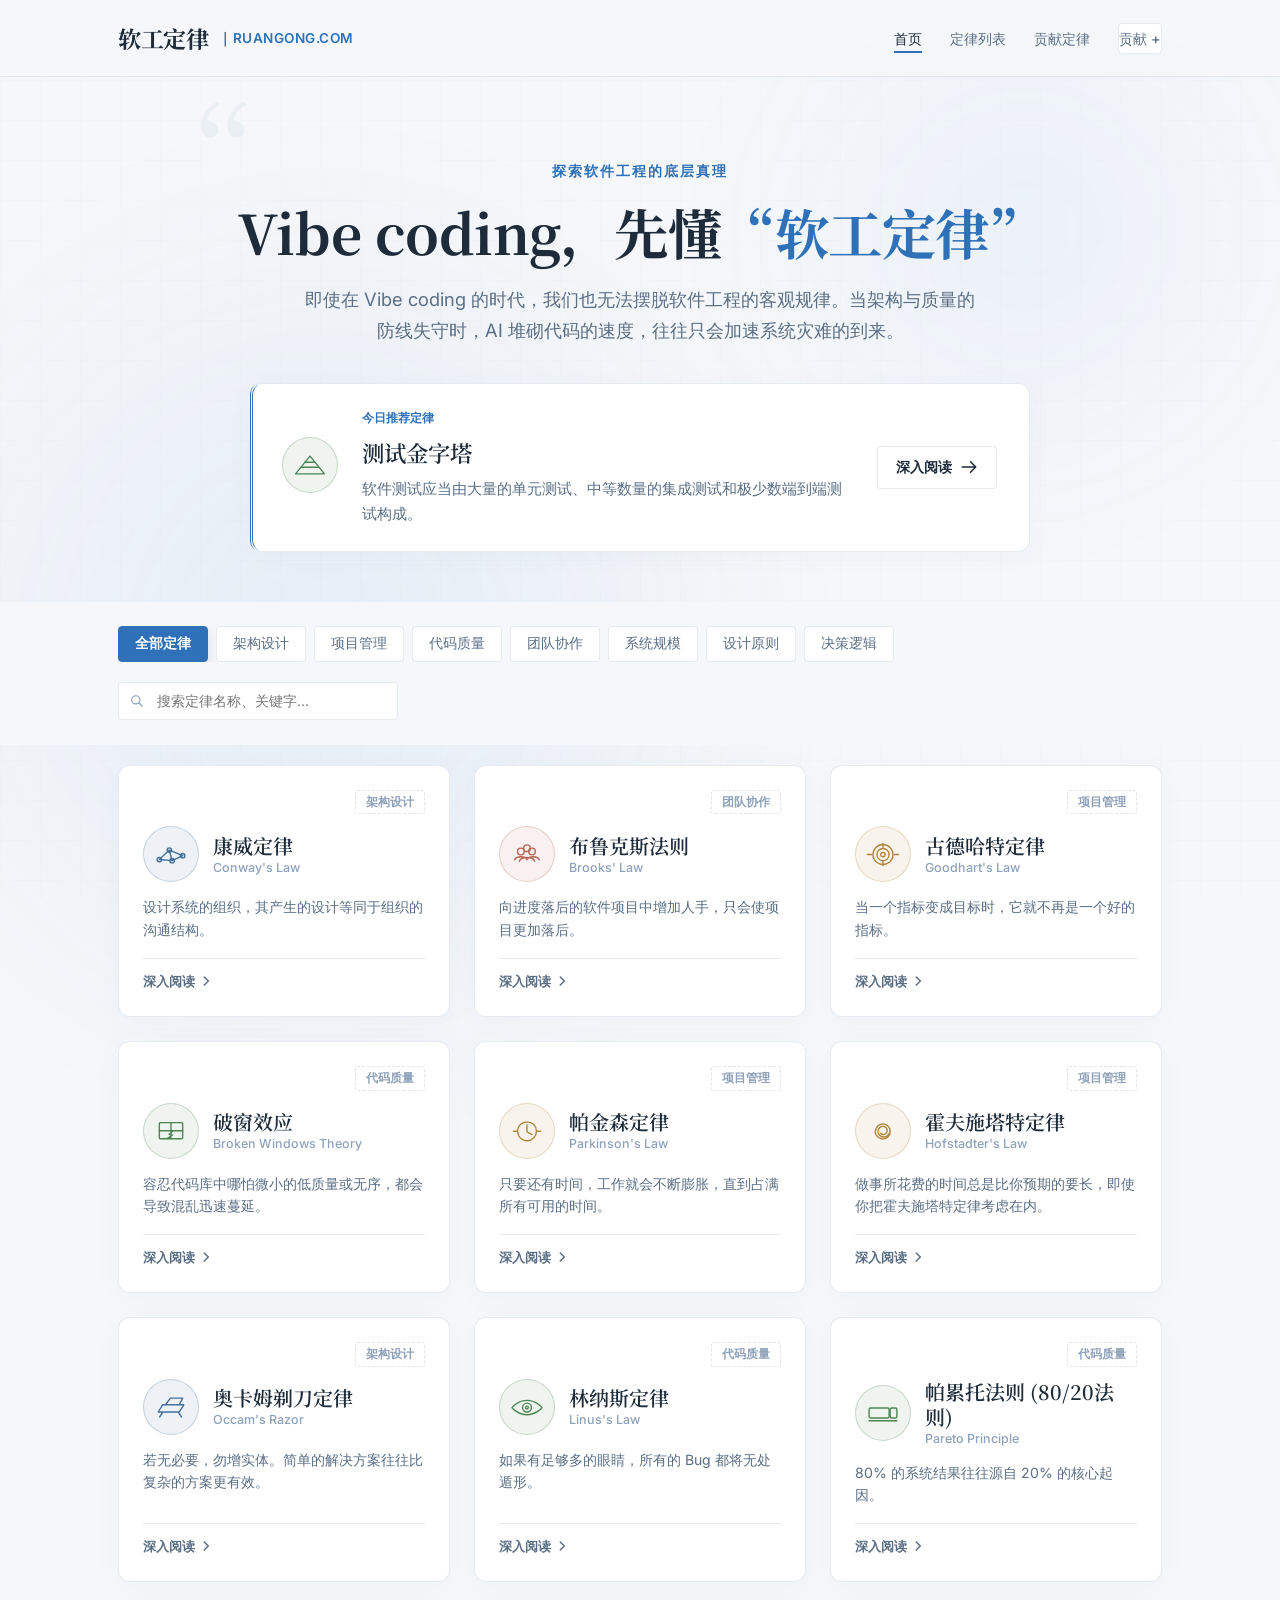
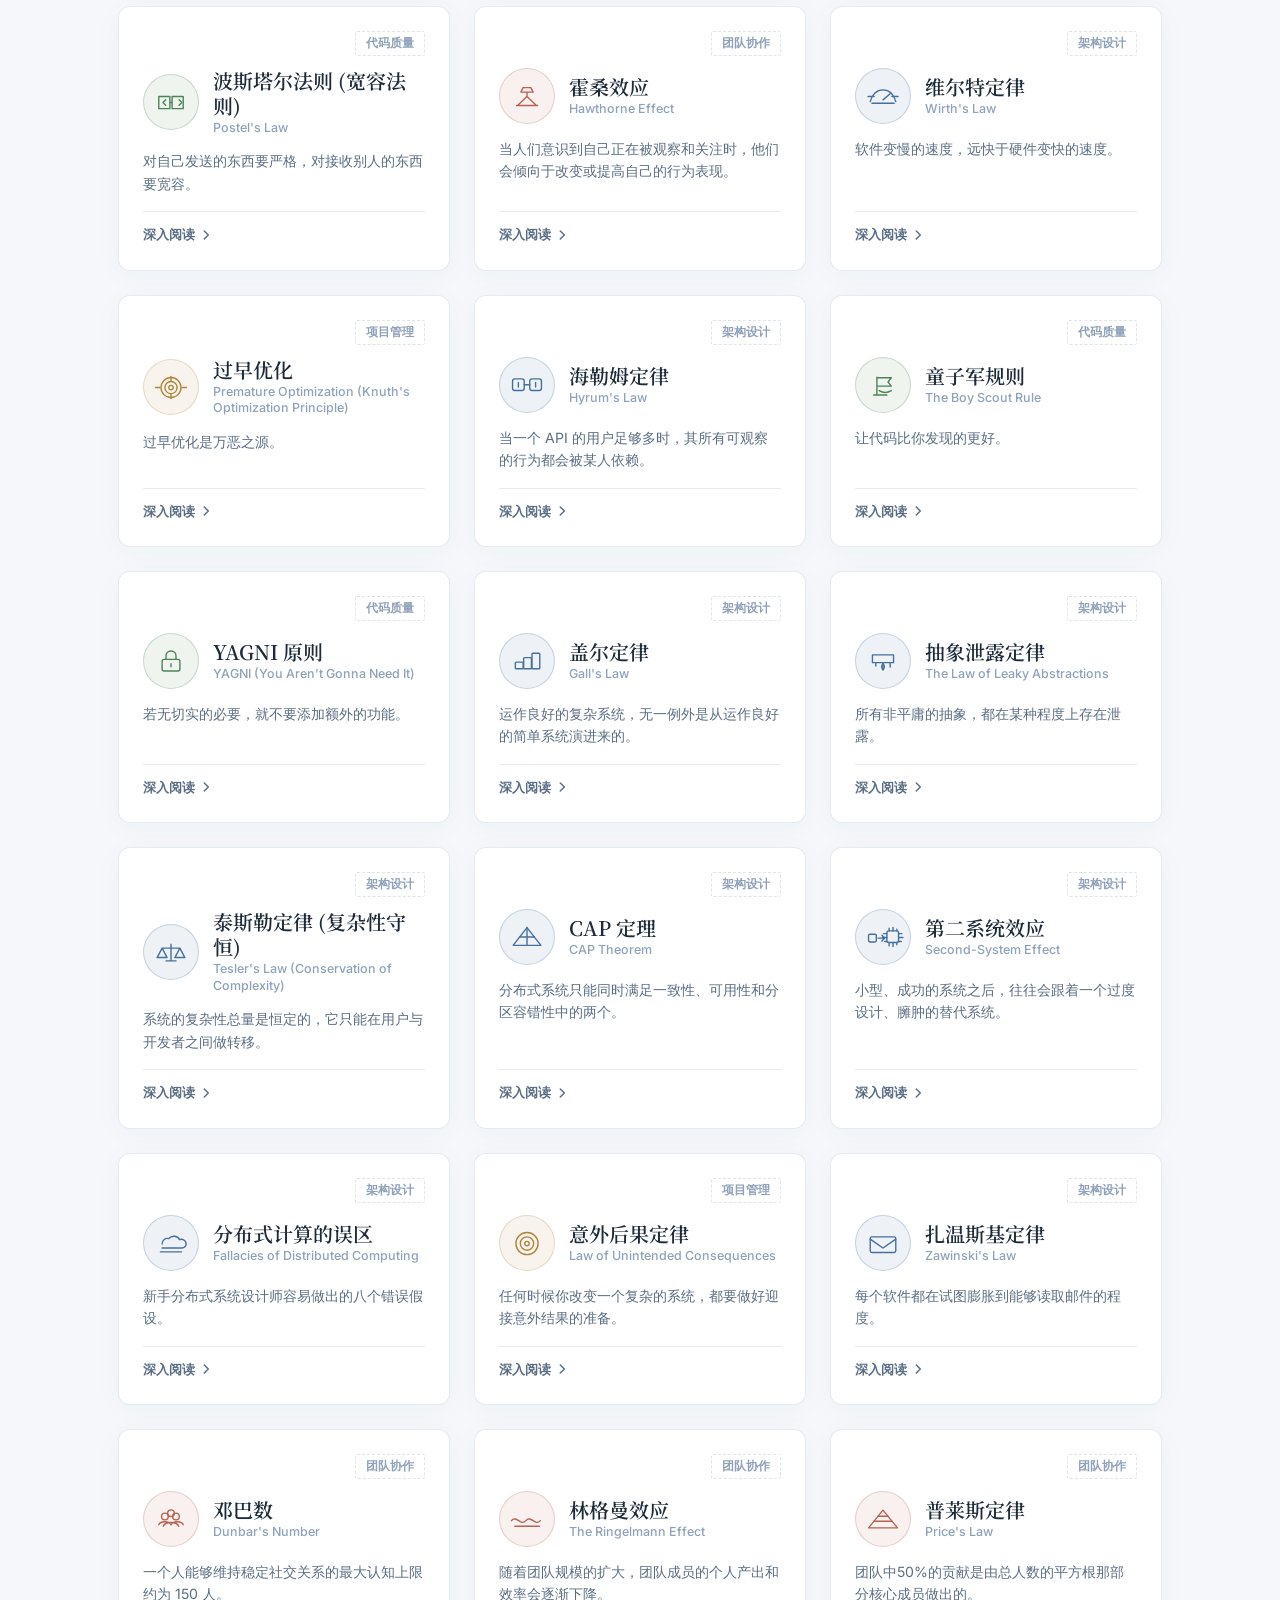
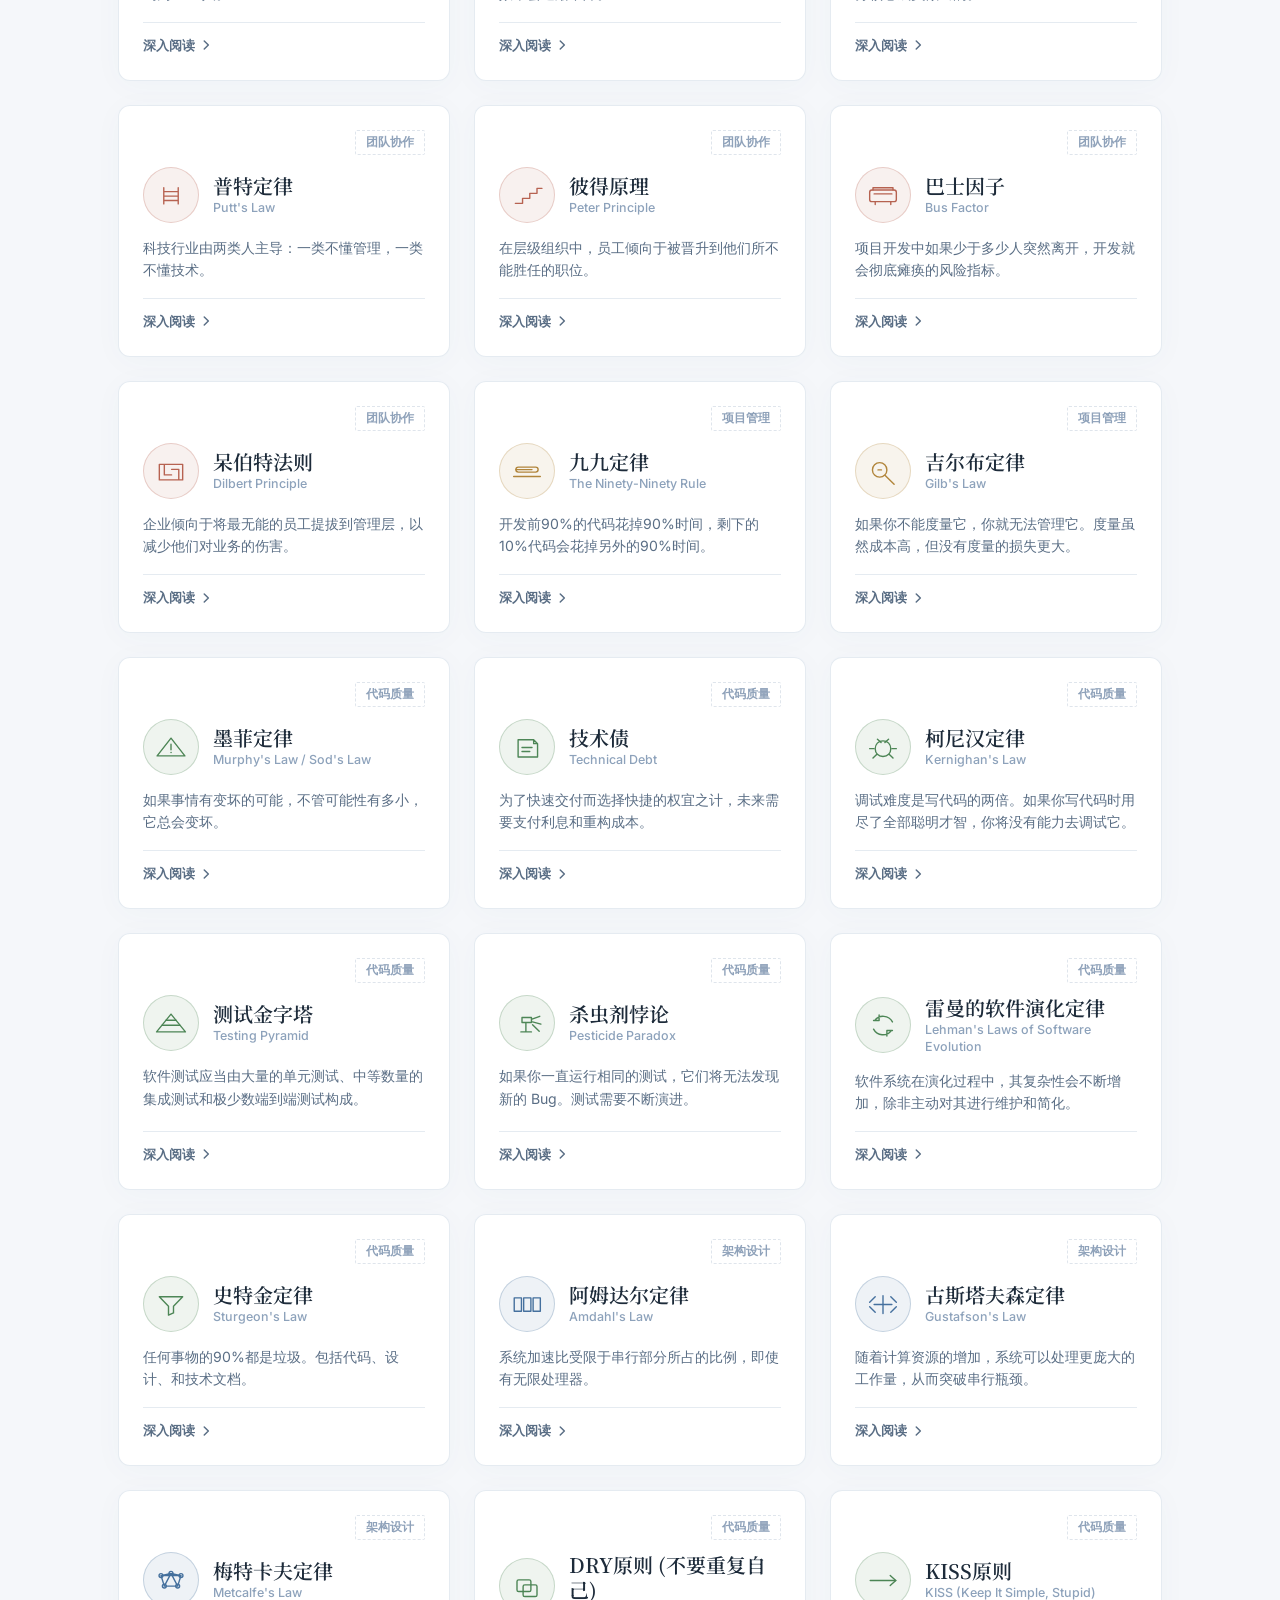
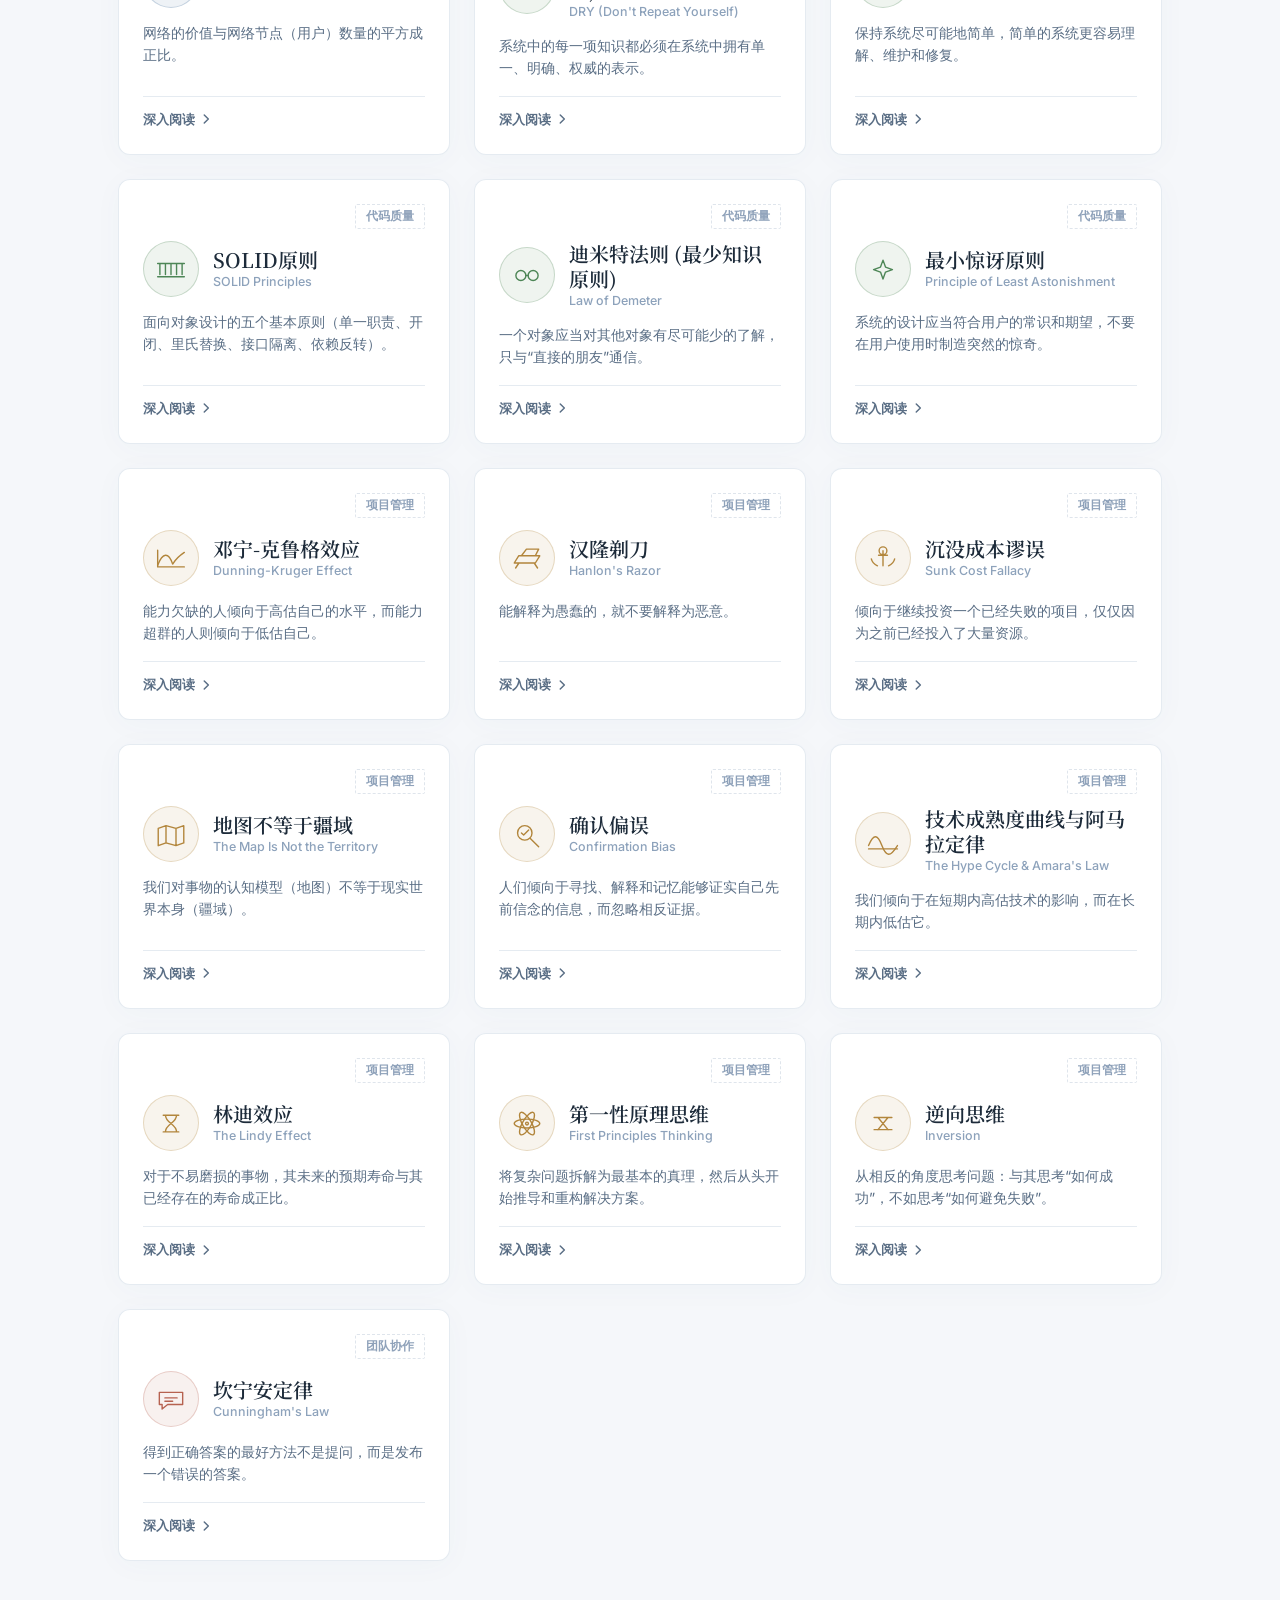
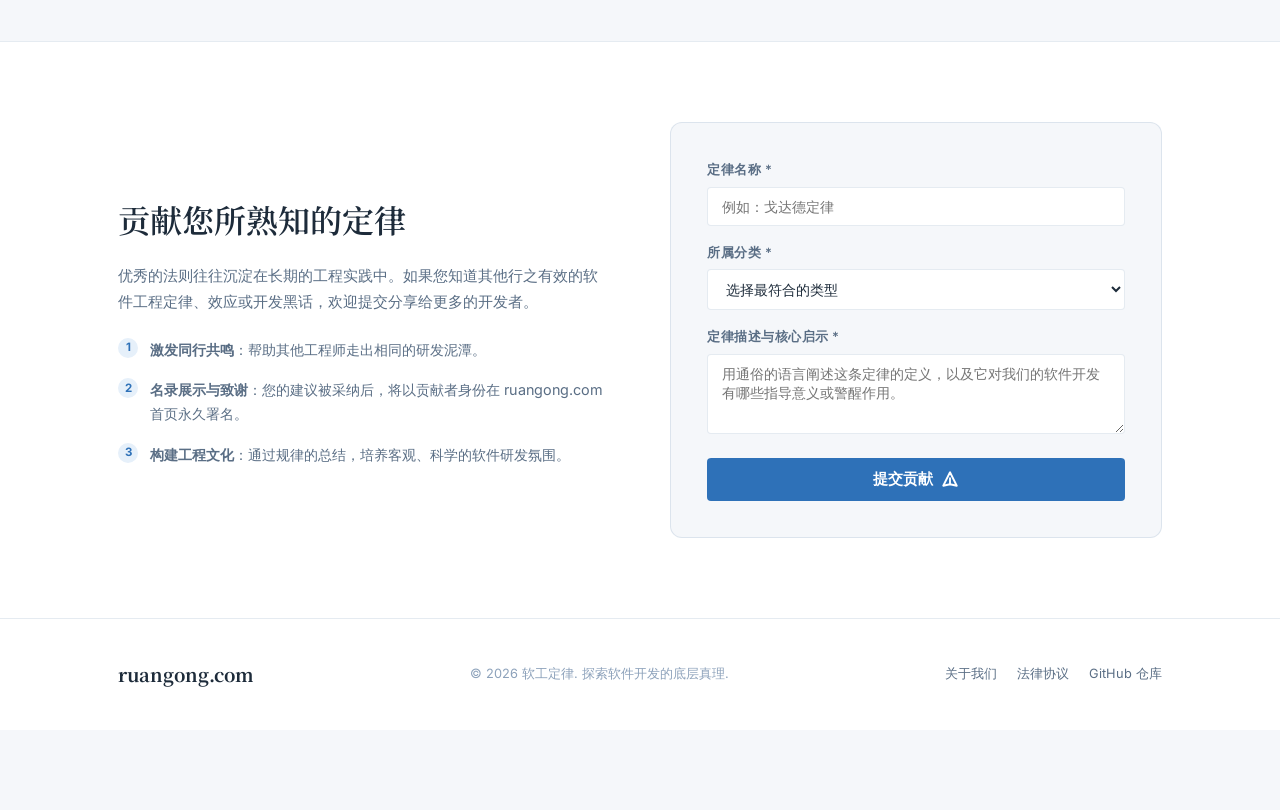
==== index.html @ e3708c37 "Initial ruangong website" ====
<!DOCTYPE html>
<html lang="zh-CN">

<head>
  <meta charset="UTF-8">
  <meta name="viewport" content="width=device-width, initial-scale=1.0">

  <!-- SEO 优化 -->
  <title>软工定律 | Software Engineering Laws - 探索研发的底层逻辑</title>
  <meta name="description"
    content="软工定律（ruangong.com）系统性地收集、整理并深度剖析软件工程领域的经典法则（如康威定律、布鲁克斯法则、破窗效应、古德哈特定律等）。提供丰富的实际案例分析与切实可行的实践应对策略，帮助开发团队规避系统架构与项目管理陷阱，全面提升交付质量与效能。">
  <meta name="keywords" content="软工定律, 软件工程定律, 康威定律, 布鲁克斯法则, 破窗效应, 架构设计, 项目管理, 研发效能, 敏捷开发, 软件开发法则, YAGNI, KISS">
  <meta name="author" content="ruangong.com">

  <!-- Open Graph 社交分享 Meta 标签 -->
  <meta property="og:title" content="软工定律 | 探索软件开发的底层逻辑与避坑指南">
  <meta property="og:description" content="汇集软件工程经典的定律、效应与法则。深入剖析系统架构、项目管理与团队文化背后的隐藏规律。">
  <meta property="og:type" content="website">
  <meta property="og:url" content="https://ruangong.com">

  <link rel="icon"
    href="data:image/svg+xml,<svg xmlns=%22http://www.w3.org/2000/svg%22 viewBox=%220 0 100 100%22><text x=%2250%22 y=%2255%22 font-size=%2275%22 font-family=%22serif%22 fill=%22%232e71b8%22 font-weight=%22bold%22 text-anchor=%22middle%22 dominant-baseline=%22middle%22>软</text></svg>">

  <!-- 引入统一样式表 -->
  <link rel="stylesheet" href="styles.css?v=1.3.8">
</head>

<body>
  <!-- 背景杂色纹理 -->
  <div class="noise-overlay" id="noise-overlay"></div>

  <!-- 1. 顶部导航栏 -->
  <header id="site-header">
    <div class="container nav-wrapper">
      <a href="#" class="logo" id="site-logo">
        <span class="logo-title">软工定律</span>
        <span class="logo-domain">｜RUANGONG.COM</span>
      </a>

      <!-- 移动端汉堡菜单 -->
      <button class="menu-toggle" id="menu-toggle" aria-label="打开导航菜单">
        <span></span>
        <span></span>
        <span></span>
      </button>

      <ul class="nav-links" id="nav-links">
        <li class="active"><a href="#">首页</a></li>
        <li><a href="#laws-section">定律列表</a></li>
        <li><a href="#contribute">贡献定律</a></li>
        <li>
          <a href="#contribute" class="btn-contribute-nav" id="nav-contribute-btn">贡献 +</a>
        </li>
      </ul>
    </div>
  </header>

  <!-- 2. 英雄头部 (Hero Section) -->
  <section class="hero" id="hero-section">
    <div class="container">
      <div class="hero-tag">
        探索软件工程的底层真理
      </div>
      <h1>
        Vibe coding，先懂<span class="gradient-text">“软工定律”</span>
      </h1>
      <p class="lead">
        即使在 Vibe coding 的时代，我们也无法摆脱软件工程的客观规律。当架构与质量的防线失守时，AI 堆砌代码的速度，往往只会加速系统灾难的到来。
      </p>

      <!-- 今日推荐定律板块 -->
      <div class="today-recommend" id="today-recommend-block">
        <div class="recommend-content">
          <div class="recommend-badge">今日推荐定律</div>
          <h3 class="recommend-title" id="recommend-title">加载中...</h3>
          <p class="recommend-desc" id="recommend-desc">正在为您挑选今日启发...</p>
        </div>
        <button class="btn-recommend-detail" id="btn-recommend-detail">
          深入阅读
          <svg xmlns="http://www.w3.org/2000/svg" width="18" height="18" fill="none" viewBox="0 0 24 24"
            stroke="currentColor" stroke-width="2">
            <path stroke-linecap="round" stroke-linejoin="round" d="M14 5l7 7m0 0l-7 7m7-7H3" />
          </svg>
        </button>
      </div>

    </div>
  </section>

  <!-- 3. 搜索与分类过滤组件 -->
  <div class="filter-search-section" id="laws-section">
    <div class="container filter-wrapper">
      <!-- 分类 Tab -->
      <div class="category-tabs" id="category-tabs">
        <button class="tab-btn active" data-category="all">全部定律</button>
        <button class="tab-btn" data-category="architecture">架构设计</button>
        <button class="tab-btn" data-category="management">项目管理</button>
        <button class="tab-btn" data-category="quality">代码质量</button>
        <button class="tab-btn" data-category="culture">团队协作</button>
        <button class="tab-btn" data-category="scale">系统规模</button>
        <button class="tab-btn" data-category="design">设计原则</button>
        <button class="tab-btn" data-category="decisions">决策逻辑</button>
      </div>

      <!-- 搜索框 -->
      <div class="search-box">
        <svg class="search-icon" xmlns="http://www.w3.org/2000/svg" fill="none" viewBox="0 0 24 24"
          stroke="currentColor" stroke-width="2">
          <path stroke-linecap="round" stroke-linejoin="round" d="M21 21l-6-6m2-5a7 7 0 11-14 0 7 7 0 0114 0z" />
        </svg>
        <input type="text" class="search-input" id="search-input" placeholder="搜索定律名称、关键字...">
      </div>
    </div>
  </div>

  <!-- 4. 定律列表卡片展示网格 -->
  <section class="laws-section">
    <div class="container">
      <div class="laws-grid" id="laws-grid">
        <!-- 动态生成定律卡片 -->
      </div>
    </div>
  </section>

  <!-- 5. 贡献与提报定律区域 -->
  <section class="contribute-section" id="contribute">
    <div class="container contribute-grid">
      <!-- 左侧文案 -->
      <div class="contribute-info">
        <h2>贡献您所熟知的定律</h2>
        <p>
          优秀的法则往往沉淀在长期的工程实践中。如果您知道其他行之有效的软件工程定律、效应或开发黑话，欢迎提交分享给更多的开发者。
        </p>
        <div class="contribute-features">
          <div class="feature-item">
            <div class="feature-icon">1</div>
            <p><strong>激发同行共鸣</strong>：帮助其他工程师走出相同的研发泥潭。</p>
          </div>
          <div class="feature-item">
            <div class="feature-icon">2</div>
            <p><strong>名录展示与致谢</strong>：您的建议被采纳后，将以贡献者身份在 ruangong.com 首页永久署名。</p>
          </div>
          <div class="feature-item">
            <div class="feature-icon">3</div>
            <p><strong>构建工程文化</strong>：通过规律的总结，培养客观、科学的软件研发氛围。</p>
          </div>
        </div>
      </div>

      <!-- 右侧表单 -->
      <div class="contribute-form-container">
        <!-- 正常填写的表单 -->
        <form id="contribute-form">
          <div class="form-group">
            <label for="law-name">定律名称 *</label>
            <input type="text" id="law-name" class="form-control" placeholder="例如：戈达德定律" required>
          </div>

          <div class="form-group">
            <label for="law-cat">所属分类 *</label>
            <select id="law-cat" class="form-control" required>
              <option value="" disabled selected>选择最符合的类型</option>
              <option value="architecture">架构设计</option>
              <option value="management">项目管理</option>
              <option value="quality">代码质量</option>
              <option value="culture">团队协作</option>
              <option value="scale">系统规模</option>
              <option value="design">设计原则</option>
              <option value="decisions">决策逻辑</option>
            </select>
          </div>

          <div class="form-group">
            <label for="law-desc">定律描述与核心启示 *</label>
            <textarea id="law-desc" class="form-control" placeholder="用通俗的语言阐述这条定律的定义，以及它对我们的软件开发有哪些指导意义或警醒作用。"
              required></textarea>
          </div>

          <button type="submit" class="btn-submit" id="btn-submit-law">
            提交贡献
            <svg xmlns="http://www.w3.org/2000/svg" width="18" height="18" fill="none" viewBox="0 0 24 24"
              stroke="currentColor" stroke-width="2.5">
              <path stroke-linecap="round" stroke-linejoin="round" d="M12 19l9 2-9-18-9 18 9-2zm0 0v-8" />
            </svg>
          </button>
        </form>

        <!-- 提交成功后展示的界面 -->
        <div class="form-success-state" id="form-success-state">
          <div class="success-icon">✓</div>
          <h3>提报成功！</h3>
          <p>感谢您对软件工程文化的贡献。我们将尽快审核内容并集成至系统，审核通过后您将在主页收到致谢展示。</p>
          <button class="btn-reset-form" id="btn-reset-form">继续提交</button>
        </div>
      </div>
    </div>
  </section>


  <!-- 7. 页脚 -->
  <footer id="site-footer">
    <div class="container footer-wrapper">
      <div class="footer-logo">
        ruangong.com
      </div>
      <div class="footer-copyright">
        &copy; 2026 软工定律. 探索软件开发的底层真理.
      </div>
      <ul class="footer-links">
        <li><a href="#">关于我们</a></li>
        <li><a href="#laws-section">法律协议</a></li>
        <li><a href="https://github.com" target="_blank" rel="noopener noreferrer">GitHub 仓库</a></li>
      </ul>
    </div>
  </footer>

  <!-- 引入数据源与逻辑脚本 -->
  <script src="laws.js?v=1.2.0"></script>
  <script src="script.js?v=1.3.4"></script>
</body>

</html>
---- styles.css ----
/*
 * 软工定律主样式表 (styles.css - 白皮书图谱色调版)
 * 将主页 index.html 完美重构为 info.html 的白皮书色调：衬线宋体排版、天蓝-深蓝配色与细网格虚线
 */

@import url('https://fonts.googleapis.com/css2?family=Inter:wght@300;400;500;600;700&family=JetBrains+Mono:ital,wght@0,400;0,500;1,400&family=Noto+Serif+SC:wght@400;500;600;700&display=swap');

:root {
  /* 白皮书图谱色调配置 */
  --bg-main: #f5f7fa;        /* 灰白纸张底纹 */
  --bg-surface: #ffffff;     /* 纯白卡纸容器 */
  --text-primary: #1d2b3a;   /* 极深蓝黑，印刷品墨迹感 */
  --text-secondary: #5a6e85; /* 中灰蓝色 */
  --text-muted: #8da2bb;     /* 浅灰蓝色，用于辅助细线与说明 */
  
  --accent: #2e71b8;         /* 科技深蓝 */
  --accent-light: #e6f0fa;   /* 天蓝色高亮背景 */
  --border-color: rgba(41, 91, 143, 0.12);
  --border-color-hover: rgba(41, 91, 143, 0.25);
  
  /* 莫兰迪分类印刷色系 */
  --cat-arch: #295b8f;
  --cat-arch-bg: #f0f4f9;
  --cat-arch-border: #d2e2f0;
  
  --cat-mgmt: #a6731e;
  --cat-mgmt-bg: #fbf6ec;
  --cat-mgmt-border: #f6e9cb;
  
  --cat-qual: #32733c;
  --cat-qual-bg: #edf6ef;
  --cat-qual-border: #d4ebd7;
  
  --cat-cult: #ac4b37;
  --cat-cult-bg: #faf1ef;
  --cat-cult-border: #f8dcd7;
  
  --cat-scale: #7b4f8d;
  --cat-scale-bg: #f5eef7;
  --cat-scale-border: #ebdcf0;
  
  --cat-design: #2d787f;
  --cat-design-bg: #eef6f7;
  --cat-design-border: #d5ebed;
  
  --cat-decisions: #5c6370;
  --cat-decisions-bg: #f2f3f5;
  --cat-decisions-border: #e2e4e8;

  /* 字体系统 */
  --font-serif: 'Noto Serif SC', 'Songti SC', 'STSong', 'SimSun', serif;
  --font-sans: 'Inter', system-ui, -apple-system, sans-serif;
  --font-mono: 'JetBrains Mono', Consolas, monospace;
  
  --radius-lg: 12px;
  --radius-md: 8px;
  --radius-sm: 4px;
  --transition-smooth: all 0.35s cubic-bezier(0.16, 1, 0.3, 1);
  --transition-fast: all 0.15s ease;
  --shadow-subtle: 0 4px 30px rgba(41, 91, 143, 0.03);
  --shadow-hover: 0 10px 40px rgba(41, 91, 143, 0.08);
}

/* 全局与重置 */
* {
  box-sizing: border-box;
  margin: 0;
  padding: 0;
}

html {
  scroll-behavior: smooth;
  font-size: 16px;
}

body {
  background-color: var(--bg-main);
  color: var(--text-primary);
  font-family: var(--font-sans);
  line-height: 1.68;
  position: relative;
  overflow-x: hidden;
  padding-bottom: 80px;
  -webkit-font-smoothing: antialiased;
}

/* 全局背景：天蓝色墨晕渐变效果 */
body::before {
  content: "";
  position: fixed;
  bottom: -20%;
  left: -10%;
  width: 70vw;
  height: 70vw;
  border-radius: 50%;
  background: radial-gradient(circle, rgba(74, 144, 226, 0.09) 0%, rgba(41, 91, 143, 0.02) 60%, transparent 80%);
  z-index: -2;
  pointer-events: none;
  filter: blur(60px);
}

body::after {
  content: "";
  position: fixed;
  top: -10%;
  right: -5%;
  width: 50vw;
  height: 50vw;
  border-radius: 50%;
  background: radial-gradient(circle, rgba(74, 144, 226, 0.06) 0%, transparent 70%);
  z-index: -2;
  pointer-events: none;
  filter: blur(50px);
}

/* 纸张网格线底纹 */
.noise-overlay {
  position: fixed;
  top: 0;
  left: 0;
  width: 100vw;
  height: 100vh;
  background-image: 
    linear-gradient(rgba(41, 91, 143, 0.012) 1px, transparent 1px),
    linear-gradient(90deg, rgba(41, 91, 143, 0.012) 1px, transparent 1px);
  background-size: 40px 40px;
  z-index: -1;
  pointer-events: none;
}

a {
  color: inherit;
  text-decoration: none;
  transition: var(--transition-fast);
}

.container {
  max-width: 1100px;
  margin: 0 auto;
  padding: 0 28px;
}

/* 顶部导航栏 (灰白纸面) */
header {
  border-bottom: 1px solid var(--border-color);
  background: rgba(245, 247, 250, 0.85);
  backdrop-filter: blur(12px);
  -webkit-backdrop-filter: blur(12px);
  position: sticky;
  top: 0;
  z-index: 100;
  transition: var(--transition-smooth);
}

header.scrolled {
  background: var(--bg-surface);
  border-bottom-color: rgba(41, 91, 143, 0.18);
  box-shadow: 0 4px 20px rgba(41, 91, 143, 0.02);
}

.nav-wrapper {
  display: flex;
  justify-content: space-between;
  align-items: center;
  height: 76px;
}

.logo {
  display: flex;
  align-items: center;
  gap: 10px;
  text-decoration: none;
}

.logo-icon {
  width: 28px;
  height: 28px;
  border: 1px solid var(--accent);
  border-radius: 4px;
  background: var(--bg-surface);
  display: flex;
  align-items: center;
  justify-content: center;
  position: relative;
}

.logo-icon::before {
  content: "";
  position: absolute;
  width: 70%;
  height: 70%;
  border: 1px dashed rgba(46, 113, 184, 0.35);
  transform: rotate(45deg);
  pointer-events: none;
}

.logo-icon::after {
  content: "λ";
  font-family: var(--font-serif);
  font-size: 0.85rem;
  color: var(--accent);
  font-weight: 700;
  z-index: 2;
  transform: translateY(-0.5px);
}

.logo-text {
  display: flex;
  flex-direction: column;
  line-height: 1.1;
}

.logo-title {
  font-family: var(--font-serif);
  font-size: 1.45rem;
  font-weight: 700;
  color: var(--text-primary);
  letter-spacing: -0.5px;
}

.logo-domain {
  font-family: var(--font-sans);
  font-size: 0.85rem;
  font-weight: 600;
  color: var(--accent);
  letter-spacing: 0.5px;
}

.nav-links {
  display: flex;
  gap: 28px;
  list-style: none;
  align-items: center;
}

.nav-links a {
  font-weight: 500;
  font-size: 0.9rem;
  color: var(--text-secondary);
  position: relative;
  padding: 6px 0;
}

.nav-links a:hover,
.nav-links li.active a {
  color: var(--text-primary);
}

.nav-links a::after {
  content: "";
  position: absolute;
  bottom: 0;
  left: 0;
  width: 0;
  height: 1.5px;
  background: var(--accent);
  transition: var(--transition-fast);
}

.nav-links a:hover::after,
.nav-links li.active a::after {
  width: 100%;
}

.btn-contribute-nav {
  border: 1px solid var(--border-color);
  padding: 8px 18px;
  border-radius: var(--radius-sm);
  font-size: 0.85rem;
  font-weight: 600;
  cursor: pointer;
  background: var(--bg-surface);
  transition: var(--transition-fast);
}

.btn-contribute-nav:hover {
  background: var(--accent);
  color: var(--bg-surface) !important;
  border-color: var(--accent);
}

/* 移动端菜单 */
.menu-toggle {
  display: none;
  flex-direction: column;
  gap: 5px;
  cursor: pointer;
  border: none;
  background: transparent;
}
.menu-toggle span {
  display: block;
  width: 22px;
  height: 2px;
  background: var(--text-primary);
  border-radius: 1px;
  transition: var(--transition-fast);
}

/* 英雄区 (Hero Section) */
.hero {
  padding: 80px 0 50px 0;
  text-align: center;
  position: relative;
}

/* 杂志双引号修饰 */
.hero::before {
  content: "“";
  position: absolute;
  top: 15px;
  left: 10%;
  font-family: var(--font-serif);
  font-size: 8rem;
  color: rgba(41, 91, 143, 0.05);
  line-height: 1;
}

.hero-tag {
  display: inline-block;
  font-size: 0.85rem;
  color: var(--accent);
  font-weight: 600;
  letter-spacing: 2px;
  margin-bottom: 16px;
}

.hero h1 {
  font-family: var(--font-serif);
  font-size: 3.4rem;
  font-weight: 700;
  line-height: 1.2;
  letter-spacing: -0.5px;
  margin-bottom: 20px;
  color: var(--text-primary);
}

.hero h1 span.gradient-text {
  color: var(--accent);
  font-weight: 700;
}

.hero p.lead {
  font-size: 1.15rem;
  color: var(--text-secondary);
  max-width: 680px;
  margin: 0 auto 36px auto;
  line-height: 1.7;
}

.today-recommend {
  max-width: 780px;
  margin: 0 auto;
  background: var(--bg-surface);
  border: 1px solid var(--border-color);
  border-left: 3px double var(--accent);
  border-radius: var(--radius-lg);
  padding: 24px 32px 24px 29px;
  text-align: left;
  display: flex;
  align-items: center;
  justify-content: space-between;
  gap: 24px;
  position: relative;
  overflow: hidden;
  box-shadow: var(--shadow-subtle);
  transition: var(--transition-smooth);
}

.today-recommend:hover {
  border-color: var(--border-color-hover);
  border-left-color: var(--accent);
  box-shadow: var(--shadow-hover);
}

.recommend-content {
  flex: 1;
}

.recommend-visual {
  --law-accent: var(--accent);
  flex: 0 0 56px;
  color: var(--law-accent);
}

.recommend-visual .law-visual {
  margin: 0;
  width: 56px;
  height: 56px;
}

.recommend-visual .law-visual svg {
  width: 50px;
  height: 50px;
}

.recommend-badge {
  font-size: 0.75rem;
  font-family: var(--font-mono);
  font-weight: 600;
  color: var(--accent);
  text-transform: uppercase;
  margin-bottom: 6px;
}

.recommend-title {
  font-family: var(--font-serif);
  font-size: 1.4rem;
  font-weight: 600;
  margin-bottom: 6px;
  color: var(--text-primary);
}

.recommend-desc {
  font-size: 0.92rem;
  color: var(--text-secondary);
  display: -webkit-box;
  -webkit-line-clamp: 2;
  -webkit-box-orient: vertical;
  overflow: hidden;
}

.btn-recommend-detail {
  padding: 11px 18px;
  background: var(--bg-surface);
  border: 1px solid var(--border-color);
  border-radius: var(--radius-sm);
  font-size: 0.88rem;
  font-weight: 600;
  color: var(--text-primary);
  cursor: pointer;
  display: inline-flex;
  align-items: center;
  gap: 8px;
  white-space: nowrap;
  transition: var(--transition-fast);
}

.btn-recommend-detail:hover {
  background: var(--accent-light);
  border-color: var(--accent);
  color: var(--accent);
  transform: translateX(2px);
}

/* 过滤与搜索区域 */
.filter-search-section {
  padding: 24px 0;
  position: sticky;
  top: 76px;
  background: var(--bg-main);
  z-index: 10;
  border-bottom: 1px solid transparent;
  transition: var(--transition-fast);
}

.filter-search-section.sticky-active {
  border-bottom-color: var(--border-color);
  background: rgba(245, 247, 250, 0.92);
}

.filter-wrapper {
  display: flex;
  justify-content: space-between;
  align-items: center;
  gap: 20px;
  flex-wrap: wrap;
}

/* 分类 Tab */
.category-tabs {
  display: flex;
  gap: 8px;
  overflow-x: auto;
  max-width: 100%;
  min-width: 0;
}

.tab-btn {
  background: var(--bg-surface);
  border: 1px solid var(--border-color);
  color: var(--text-secondary);
  padding: 8px 16px;
  font-size: 0.85rem;
  font-weight: 500;
  cursor: pointer;
  border-radius: var(--radius-sm);
  transition: var(--transition-fast);
  flex: 0 0 auto;
}

.tab-btn:hover {
  color: var(--text-primary);
  border-color: var(--border-color-hover);
}

.tab-btn.active {
  color: var(--bg-surface);
  background: var(--accent);
  border-color: var(--accent);
  font-weight: 600;
  box-shadow: 0 4px 12px rgba(46, 113, 184, 0.15);
}

/* 搜索框 */
.search-box {
  position: relative;
  width: 280px;
  max-width: 100%;
}

.search-input {
  width: 100%;
  background: var(--bg-surface);
  border: 1px solid var(--border-color);
  border-radius: var(--radius-sm);
  padding: 10px 14px 10px 38px;
  color: var(--text-primary);
  font-family: var(--font-sans);
  font-size: 0.85rem;
  outline: none;
  transition: var(--transition-fast);
}

.search-input:focus {
  border-color: var(--accent);
  box-shadow: 0 0 0 2px rgba(46, 113, 184, 0.08);
}

.search-icon {
  position: absolute;
  left: 12px;
  top: 50%;
  transform: translateY(-50%);
  color: var(--text-muted);
  pointer-events: none;
  width: 14px;
  height: 14px;
}

/* 定律列表网格 */
.laws-section {
  padding: 20px 0 80px 0;
}

.laws-grid {
  display: grid;
  grid-template-columns: repeat(auto-fill, minmax(320px, 1fr));
  gap: 24px;
}

/* 卡片 */
.law-card {
  background: var(--bg-surface);
  border: 1px solid var(--border-color);
  border-radius: var(--radius-lg);
  padding: 24px;
  display: flex;
  flex-direction: column;
  justify-content: space-between;
  height: 100%;
  min-height: 240px;
  position: relative;
  box-shadow: var(--shadow-subtle);
  cursor: pointer;
  transition: var(--transition-smooth);
}

.law-card:hover {
  transform: translateY(-4px);
  border-color: rgba(41, 91, 143, 0.28);
  box-shadow: var(--shadow-hover);
}

.card-top {
  margin-bottom: 16px;
}

.card-header-meta {
  display: flex;
  justify-content: flex-end;
  align-items: center;
  margin-bottom: 12px;
}

.card-title-row {
  display: flex;
  align-items: center;
  gap: 14px;
  margin-bottom: 14px;
  min-width: 0;
}

.card-title-copy {
  min-width: 0;
  flex: 1;
}

.law-visual {
  color: var(--law-accent, var(--accent));
  width: 56px;
  height: 56px;
  margin: 0;
  flex: 0 0 56px;
  border: 1px solid color-mix(in srgb, currentColor 22%, transparent);
  border-radius: 50%;
  background: color-mix(in srgb, currentColor 8%, white);
  position: relative;
  display: inline-flex;
  align-items: center;
  justify-content: center;
  transition: var(--transition-smooth);
}

.law-visual svg {
  display: block;
  width: 50px;
  height: 50px;
  position: relative;
  z-index: 1;
}

.law-visual-bg {
  fill: none;
}

.law-visual-lines {
  fill: none;
  stroke: currentColor;
  stroke-width: 5;
  stroke-linecap: round;
  stroke-linejoin: round;
  opacity: 0.86;
}

.law-card:hover .law-visual,
.today-recommend:hover .law-visual {
  border-color: color-mix(in srgb, currentColor 42%, transparent);
  transform: translateY(-2px);
  background: color-mix(in srgb, currentColor 12%, white);
}

/* 卡片右上角虚线分类框 */
.card-id {
  font-family: var(--font-sans);
  font-size: 0.76rem;
  font-weight: 600;
  color: #8fa2ba;
  border: 1px dashed rgba(141, 162, 187, 0.28);
  background: transparent;
  padding: 4px 10px;
  border-radius: 2px;
  line-height: 1.2;
}

.law-card h3 {
  font-family: var(--font-serif);
  font-size: 1.25rem;
  font-weight: 600;
  line-height: 1.25;
  margin-bottom: 2px;
  color: var(--text-primary);
}

.law-card .english-title {
  font-family: var(--font-sans);
  font-size: 0.78rem;
  color: var(--text-muted);
  font-weight: 500;
  line-height: 1.35;
  overflow-wrap: anywhere;
}

.law-card .summary-text {
  font-size: 0.88rem;
  color: var(--text-secondary);
  line-height: 1.6;
}

.card-footer {
  display: flex;
  justify-content: space-between;
  align-items: center;
  border-top: 1px solid var(--border-color);
  padding-top: 12px;
}

.read-more {
  font-size: 0.8rem;
  font-weight: 600;
  color: var(--text-secondary);
  display: flex;
  align-items: center;
  gap: 4px;
}

.law-card:hover .read-more {
  color: var(--accent);
}

.read-more svg {
  transition: var(--transition-fast);
  transform: translateX(0);
}
.law-card:hover .read-more svg {
  transform: translateX(3px);
}

/* 空状态 */
.empty-state {
  grid-column: 1 / -1;
  text-align: center;
  padding: 60px 20px;
  background: var(--bg-surface);
  border: 1px dashed var(--border-color);
  border-radius: var(--radius-lg);
  color: var(--text-secondary);
}
.empty-state svg {
  color: var(--text-muted);
  margin-bottom: 12px;
}
.empty-state h4 {
  font-family: var(--font-serif);
  font-size: 1.1rem;
  font-weight: 600;
  margin-bottom: 4px;
  color: var(--text-primary);
}

/* 统一详情弹窗 (白皮书报告风) */
.modal-overlay {
  position: fixed;
  inset: 0;
  background: rgba(235, 241, 247, 0.85); /* 灰蓝白色淡雅蒙层 */
  backdrop-filter: blur(8px);
  -webkit-backdrop-filter: blur(8px);
  z-index: 1000;
  display: flex;
  align-items: center;
  justify-content: center;
  opacity: 0;
  pointer-events: none;
  transition: opacity 0.25s ease;
  padding: 24px;
}

.modal-overlay.active {
  opacity: 1;
  pointer-events: all;
}

.modal-container {
  background: var(--bg-surface);
  border: 1px solid rgba(41, 91, 143, 0.22);
  border-radius: var(--radius-lg);
  width: 100%;
  max-width: 800px;
  max-height: 85vh;
  overflow-y: auto;
  position: relative;
  transform: scale(0.97);
  transition: transform 0.25s cubic-bezier(0.16, 1, 0.3, 1);
  box-shadow: var(--shadow-hover);
}

.modal-overlay.active .modal-container {
  transform: scale(1);
}

/* 弹窗细滚动条 */
.modal-container::-webkit-scrollbar {
  width: 6px;
}
.modal-container::-webkit-scrollbar-track {
  background: rgba(0, 0, 0, 0.01);
  border-radius: 0 var(--radius-lg) var(--radius-lg) 0;
}
.modal-container::-webkit-scrollbar-thumb {
  background: var(--text-muted);
  border-radius: 3px;
}

.modal-close {
  position: absolute;
  top: 24px;
  right: 24px;
  background: var(--accent-light);
  border: 1px solid var(--border-color);
  color: var(--accent);
  width: 36px;
  height: 36px;
  border-radius: 50%;
  cursor: pointer;
  display: flex;
  align-items: center;
  justify-content: center;
  transition: var(--transition-fast);
  z-index: 10;
}

.modal-close:hover {
  background: var(--accent);
  color: var(--bg-surface);
  border-color: var(--accent);
  transform: rotate(90deg);
}

.modal-header-hero {
  padding: 44px 44px 20px 44px;
  border-bottom: 1px solid var(--border-color);
  margin-bottom: 24px;
  position: relative;
}

.modal-header-hero::after {
  content: "WHITE PAPER REPORT / 软工定律报告";
  position: absolute;
  top: 24px;
  left: 44px;
  font-family: var(--font-mono);
  font-size: 0.65rem;
  color: var(--text-muted);
}

.modal-category {
  display: inline-block;
  font-size: 0.72rem;
  font-family: var(--font-mono);
  font-weight: 700;
  padding: 2px 8px;
  border-radius: var(--radius-sm);
  margin-top: 16px;
  margin-bottom: 10px;
}

.cat-architecture .modal-category { color: var(--cat-arch); background: var(--cat-arch-bg); }
.cat-management .modal-category { color: var(--cat-mgmt); background: var(--cat-mgmt-bg); }
.cat-quality .modal-category { color: var(--cat-qual); background: var(--cat-qual-bg); }
.cat-culture .modal-category { color: var(--cat-cult); background: var(--cat-cult-bg); }
.cat-scale .modal-category { color: var(--cat-scale); background: var(--cat-scale-bg); }
.cat-design .modal-category { color: var(--cat-design); background: var(--cat-design-bg); }
.cat-decisions .modal-category { color: var(--cat-decisions); background: var(--cat-decisions-bg); }

.modal-header-hero h2 {
  font-family: var(--font-serif);
  font-size: 2.1rem;
  font-weight: 700;
  margin-bottom: 4px;
  color: var(--text-primary);
}

.modal-header-hero .english-title {
  font-size: 0.95rem;
  color: var(--text-muted);
  font-weight: 500;
}

.modal-body {
  padding: 0 44px 44px 44px;
}

.modal-section {
  margin-bottom: 24px;
}

.modal-section-title {
  font-family: var(--font-serif);
  font-size: 1.15rem;
  font-weight: 600;
  margin-bottom: 8px;
  color: var(--text-primary);
  display: flex;
  align-items: center;
  gap: 8px;
  border-bottom: 1px dashed var(--border-color);
  padding-bottom: 6px;
}

.modal-section-title svg {
  color: var(--accent);
}

/* 经典 Quote - 终端衬线体 */
blockquote.law-quote {
  font-family: var(--font-serif);
  font-style: italic;
  font-size: 1.05rem;
  border-left: 3px solid var(--accent);
  padding: 12px 18px;
  background: var(--accent-light);
  color: var(--text-primary);
  margin-bottom: 24px;
}

/* 应对建议列表 */
.advice-list {
  list-style: none;
  display: flex;
  flex-direction: column;
  gap: 8px;
}

.advice-list li {
  position: relative;
  padding-left: 20px;
  font-size: 0.92rem;
  color: var(--text-secondary);
}

.advice-list li::before {
  content: "·";
  position: absolute;
  left: 4px;
  font-weight: bold;
  color: var(--accent);
  font-size: 1.4rem;
  top: -3px;
}

/* 贡献与提交区域 */
.contribute-section {
  padding: 80px 0;
  border-top: 1px solid var(--border-color);
  background: var(--bg-surface);
}

.contribute-grid {
  display: grid;
  grid-template-columns: 1fr 1fr;
  gap: 60px;
  align-items: center;
}

.contribute-info h2 {
  font-family: var(--font-serif);
  font-size: 2rem;
  font-weight: 600;
  margin-bottom: 16px;
}

.contribute-info p {
  color: var(--text-secondary);
  font-size: 0.95rem;
  margin-bottom: 24px;
}

.contribute-features {
  display: flex;
  flex-direction: column;
  gap: 16px;
}

.feature-item {
  display: flex;
  align-items: flex-start;
  gap: 12px;
}

.feature-icon {
  width: 20px;
  height: 20px;
  border-radius: 50%;
  background: var(--accent-light);
  color: var(--accent);
  display: flex;
  align-items: center;
  justify-content: center;
  flex-shrink: 0;
  font-size: 0.72rem;
  font-weight: bold;
}

.feature-item p {
  font-size: 0.9rem;
  margin: 0;
}

/* 表单容器 */
.contribute-form-container {
  background: var(--bg-main);
  border: 1px solid var(--border-color);
  border-radius: var(--radius-lg);
  padding: 36px;
  position: relative;
}

.form-group {
  margin-bottom: 16px;
}

.form-group label {
  display: block;
  font-size: 0.8rem;
  font-weight: 600;
  color: var(--text-secondary);
  margin-bottom: 6px;
  letter-spacing: 0.5px;
}

.form-control {
  width: 100%;
  background: var(--bg-surface);
  border: 1px solid var(--border-color);
  border-radius: var(--radius-sm);
  padding: 10px 14px;
  color: var(--text-primary);
  font-family: var(--font-sans);
  font-size: 0.9rem;
  outline: none;
  transition: var(--transition-fast);
}

.form-control:focus {
  border-color: var(--accent);
  box-shadow: 0 0 0 2px rgba(46, 113, 184, 0.08);
}

textarea.form-control {
  resize: vertical;
  min-height: 80px;
}

.btn-submit {
  width: 100%;
  padding: 12px;
  background: var(--accent);
  border: none;
  border-radius: var(--radius-sm);
  color: var(--bg-surface);
  font-family: var(--font-sans);
  font-size: 0.92rem;
  font-weight: 600;
  cursor: pointer;
  transition: var(--transition-fast);
  display: flex;
  align-items: center;
  justify-content: center;
  gap: 8px;
}

.btn-submit:hover {
  background: #20558a;
}

/* 提交成功状态 */
.form-success-state {
  text-align: center;
  padding: 30px 0;
  display: none;
}

.success-icon {
  width: 48px;
  height: 48px;
  background: var(--cat-qual-bg);
  border: 1.5px solid var(--cat-qual);
  color: var(--cat-qual);
  border-radius: 50%;
  display: inline-flex;
  align-items: center;
  justify-content: center;
  font-size: 1.5rem;
  margin-bottom: 16px;
}

.form-success-state h3 {
  font-family: var(--font-serif);
  font-size: 1.35rem;
  font-weight: 600;
  margin-bottom: 8px;
}

.form-success-state p {
  color: var(--text-secondary);
  font-size: 0.9rem;
  margin-bottom: 20px;
}

.btn-reset-form {
  padding: 8px 20px;
  background: var(--bg-surface);
  border: 1px solid var(--border-color);
  color: var(--text-primary);
  border-radius: var(--radius-sm);
  font-weight: 600;
  cursor: pointer;
  transition: var(--transition-fast);
}

.btn-reset-form:hover {
  background: var(--bg-main);
  border-color: var(--accent);
}

/* 页脚 */
footer {
  border-top: 1px solid var(--border-color);
  padding: 40px 0;
  background: var(--bg-surface);
  color: var(--text-secondary);
}

.footer-wrapper {
  display: flex;
  justify-content: space-between;
  align-items: center;
  flex-wrap: wrap;
  gap: 20px;
}

.footer-logo {
  font-family: var(--font-serif);
  font-size: 1.15rem;
  font-weight: 700;
  color: var(--text-primary);
}

.footer-copyright {
  font-size: 0.8rem;
  color: var(--text-muted);
}

.footer-links {
  display: flex;
  gap: 20px;
  list-style: none;
  font-size: 0.8rem;
}

.footer-links a:hover {
  color: var(--accent);
}

/* 响应式调整 */
@media (max-width: 992px) {
  .hero h1 {
    font-size: 2.8rem;
  }
  .contribute-grid {
    grid-template-columns: 1fr;
    gap: 36px;
  }
  .contribute-info {
    text-align: center;
  }
  .contribute-features {
    align-items: center;
  }
}

@media (max-width: 768px) {
  .menu-toggle {
    display: flex;
  }
  
  .nav-links {
    position: fixed;
    top: 76px;
    left: 0;
    right: 0;
    background: var(--bg-surface);
    border-bottom: 1px solid var(--border-color);
    flex-direction: column;
    padding: 24px;
    gap: 18px;
    transform: translateY(-120%);
    transition: transform 0.35s cubic-bezier(0.16, 1, 0.3, 1);
    z-index: 99;
  }
  
  .nav-links.active {
    transform: translateY(0);
  }

  .hero h1 {
    font-size: 2.2rem;
  }
  
  .hero p.lead {
    font-size: 1rem;
  }
  
  .today-recommend {
    flex-direction: column;
    align-items: flex-start;
    padding: 20px;
  }

  .recommend-visual {
    flex-basis: auto;
  }

  .recommend-visual .law-visual svg {
    width: 50px;
    height: 50px;
  }
  
  .btn-recommend-detail {
    width: 100%;
    justify-content: center;
  }
  
  .filter-wrapper {
    flex-direction: column;
    align-items: stretch;
    gap: 12px;
  }
  
  .search-box {
    width: 100%;
  }
  
  .laws-grid {
    grid-template-columns: 1fr;
    gap: 16px;
  }

  .law-card {
    min-height: 0;
  }

  .modal-container {
    max-height: 90vh;
  }
  
  .modal-header-hero {
    padding: 28px 20px 14px 20px;
  }
  
  .modal-header-hero h2 {
    font-size: 1.6rem;
  }
  
  .modal-body {
    padding: 0 20px 24px 20px;
  }
}
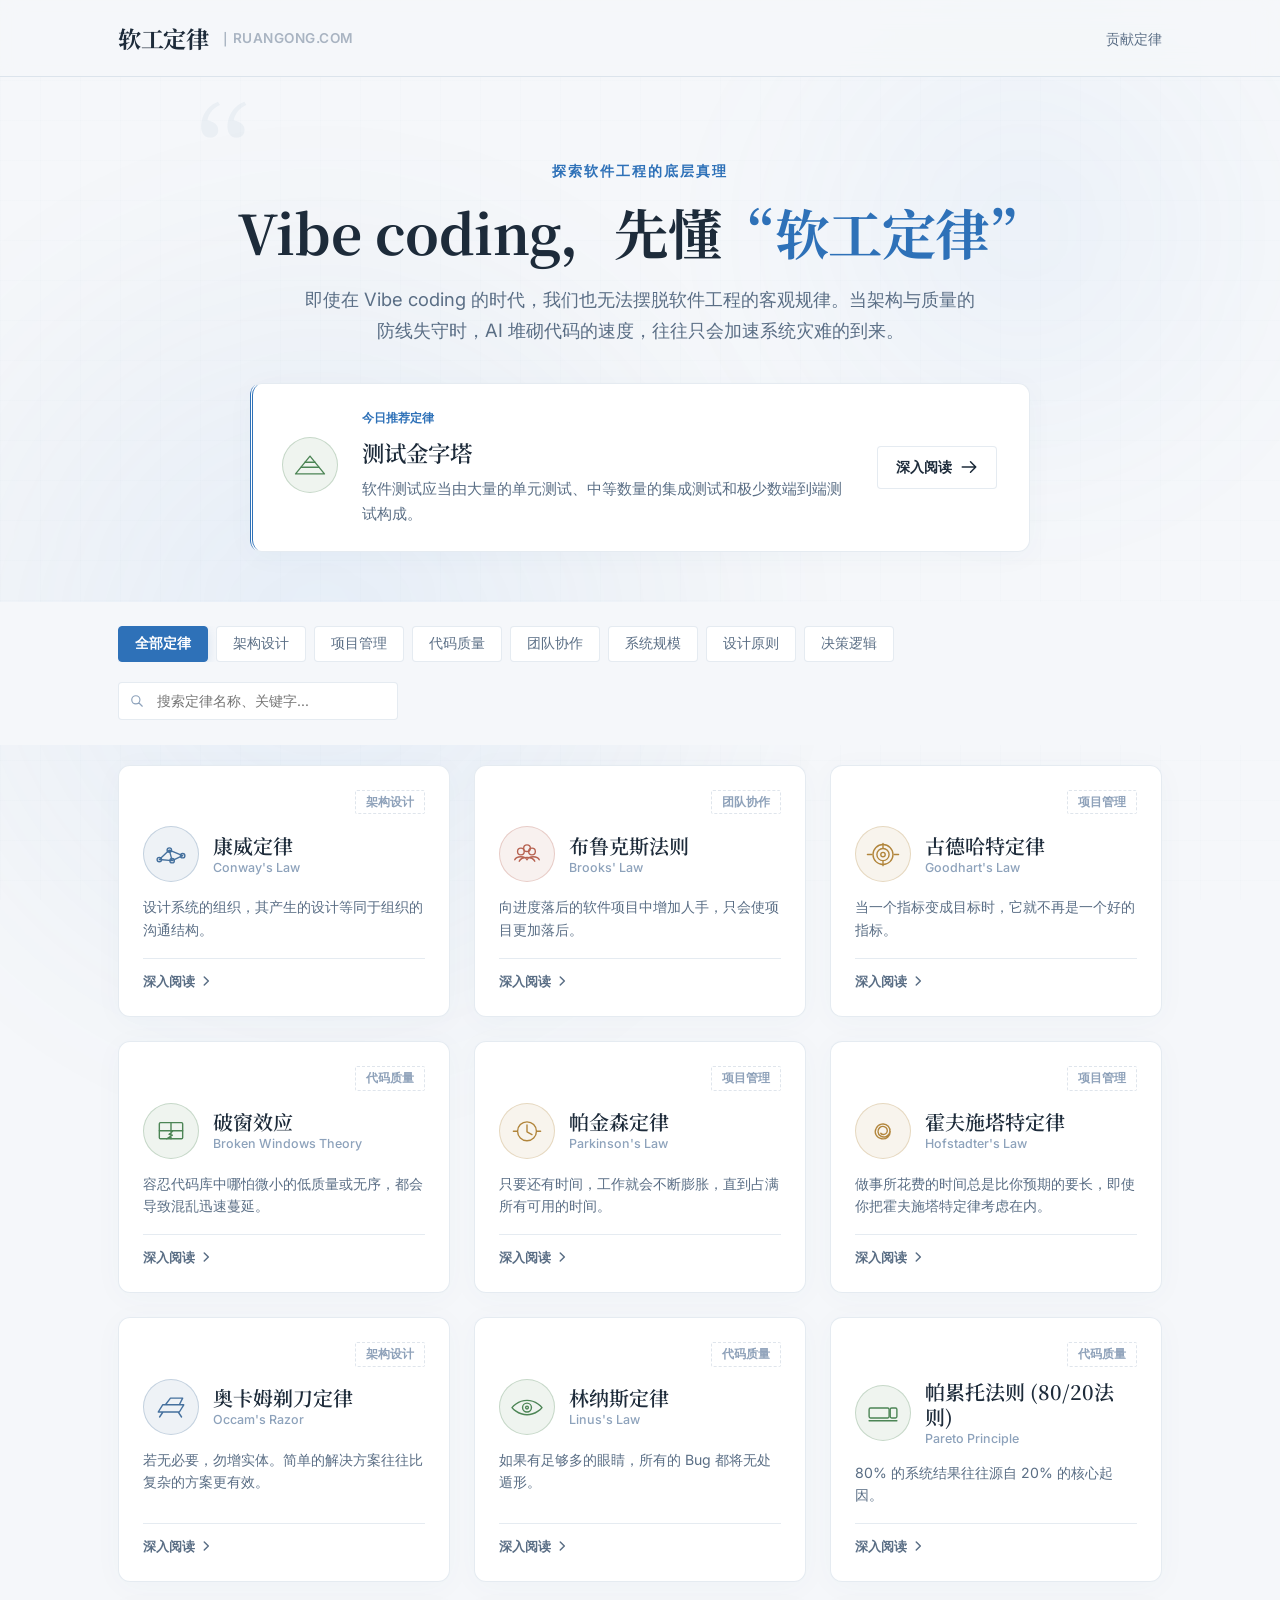
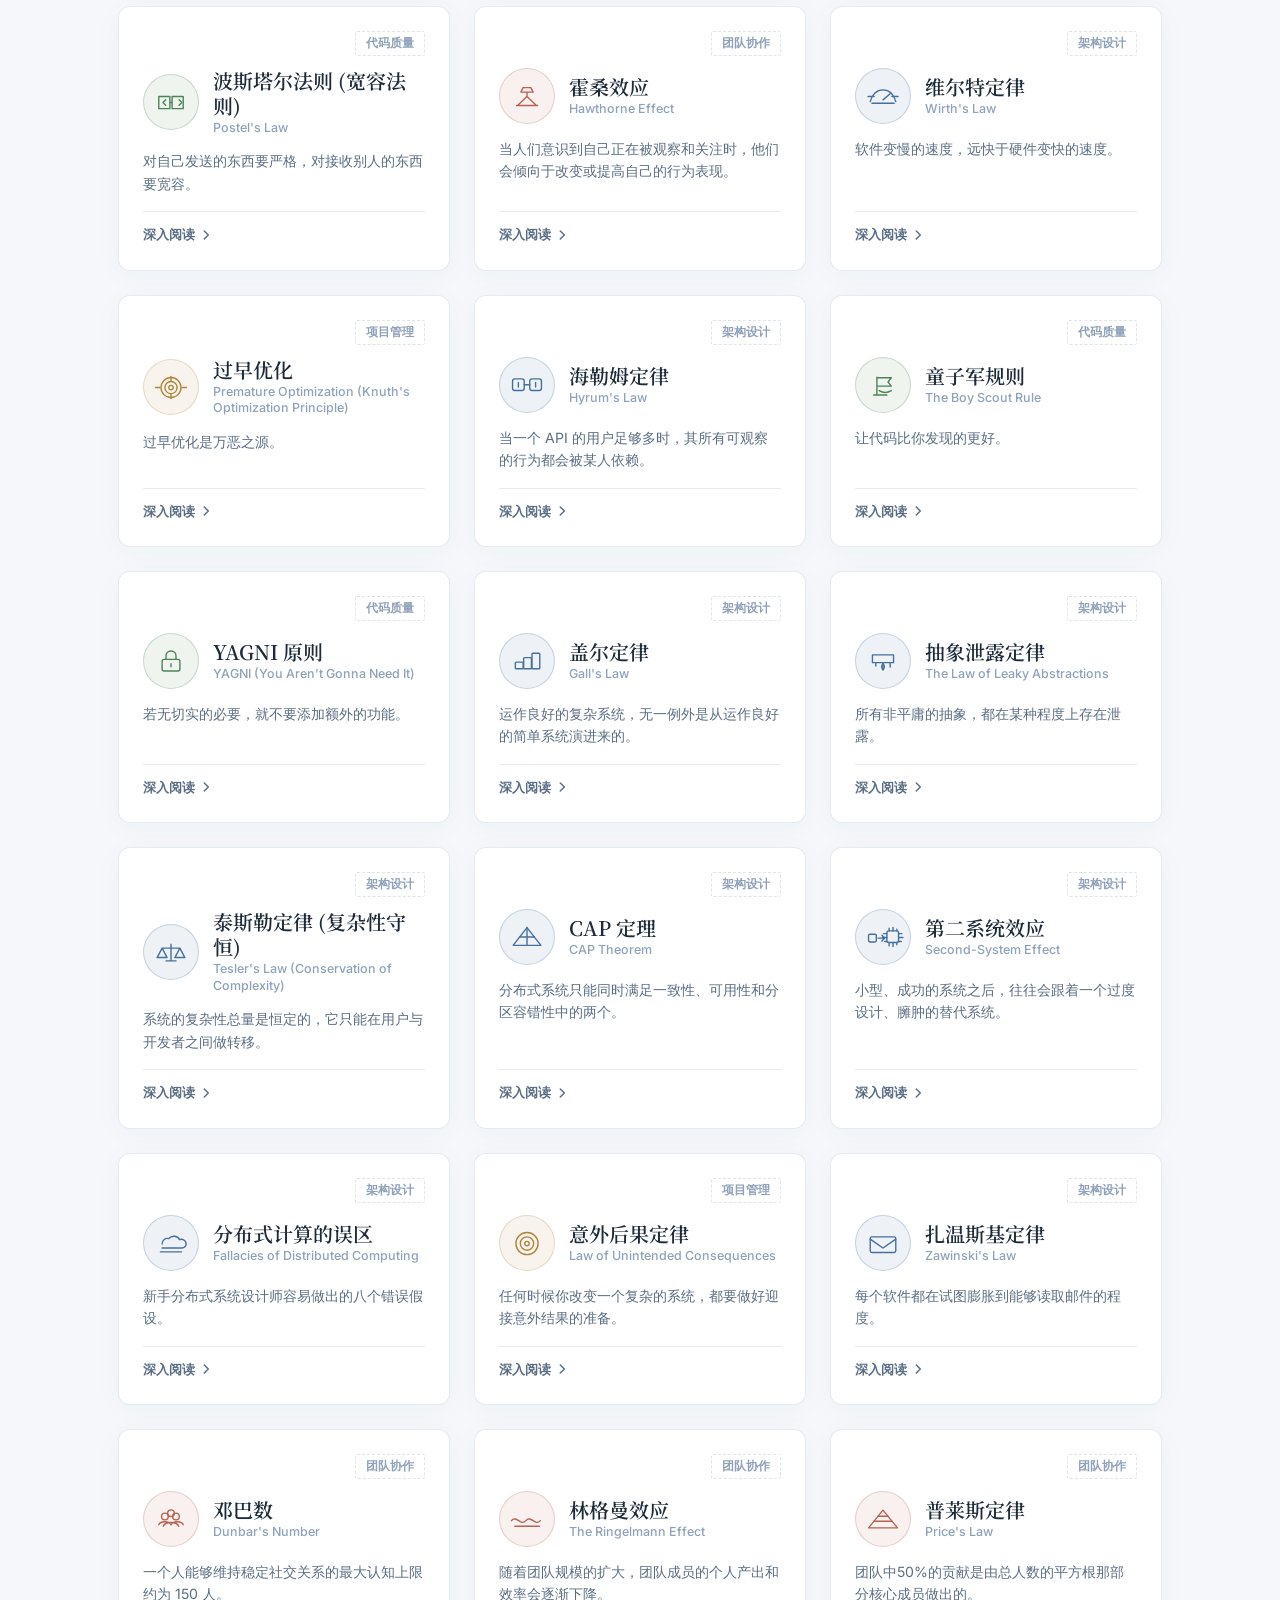
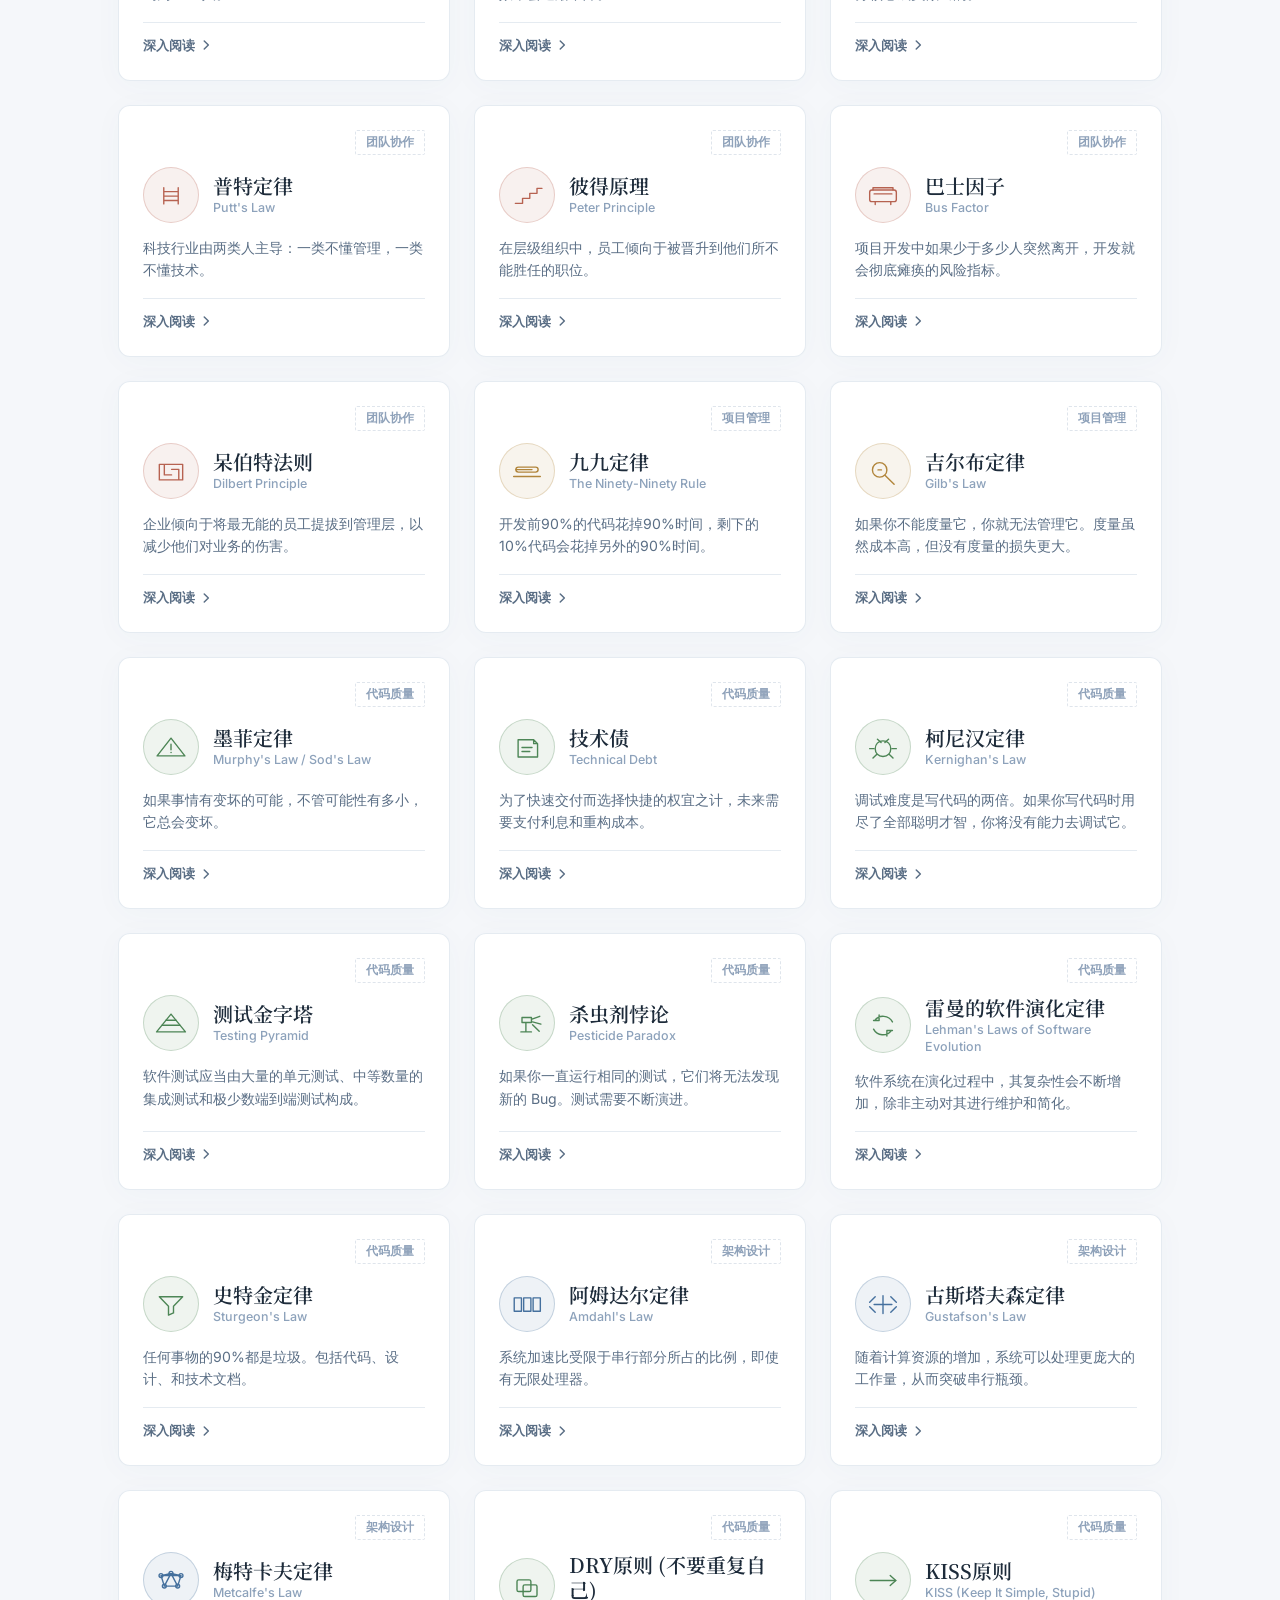
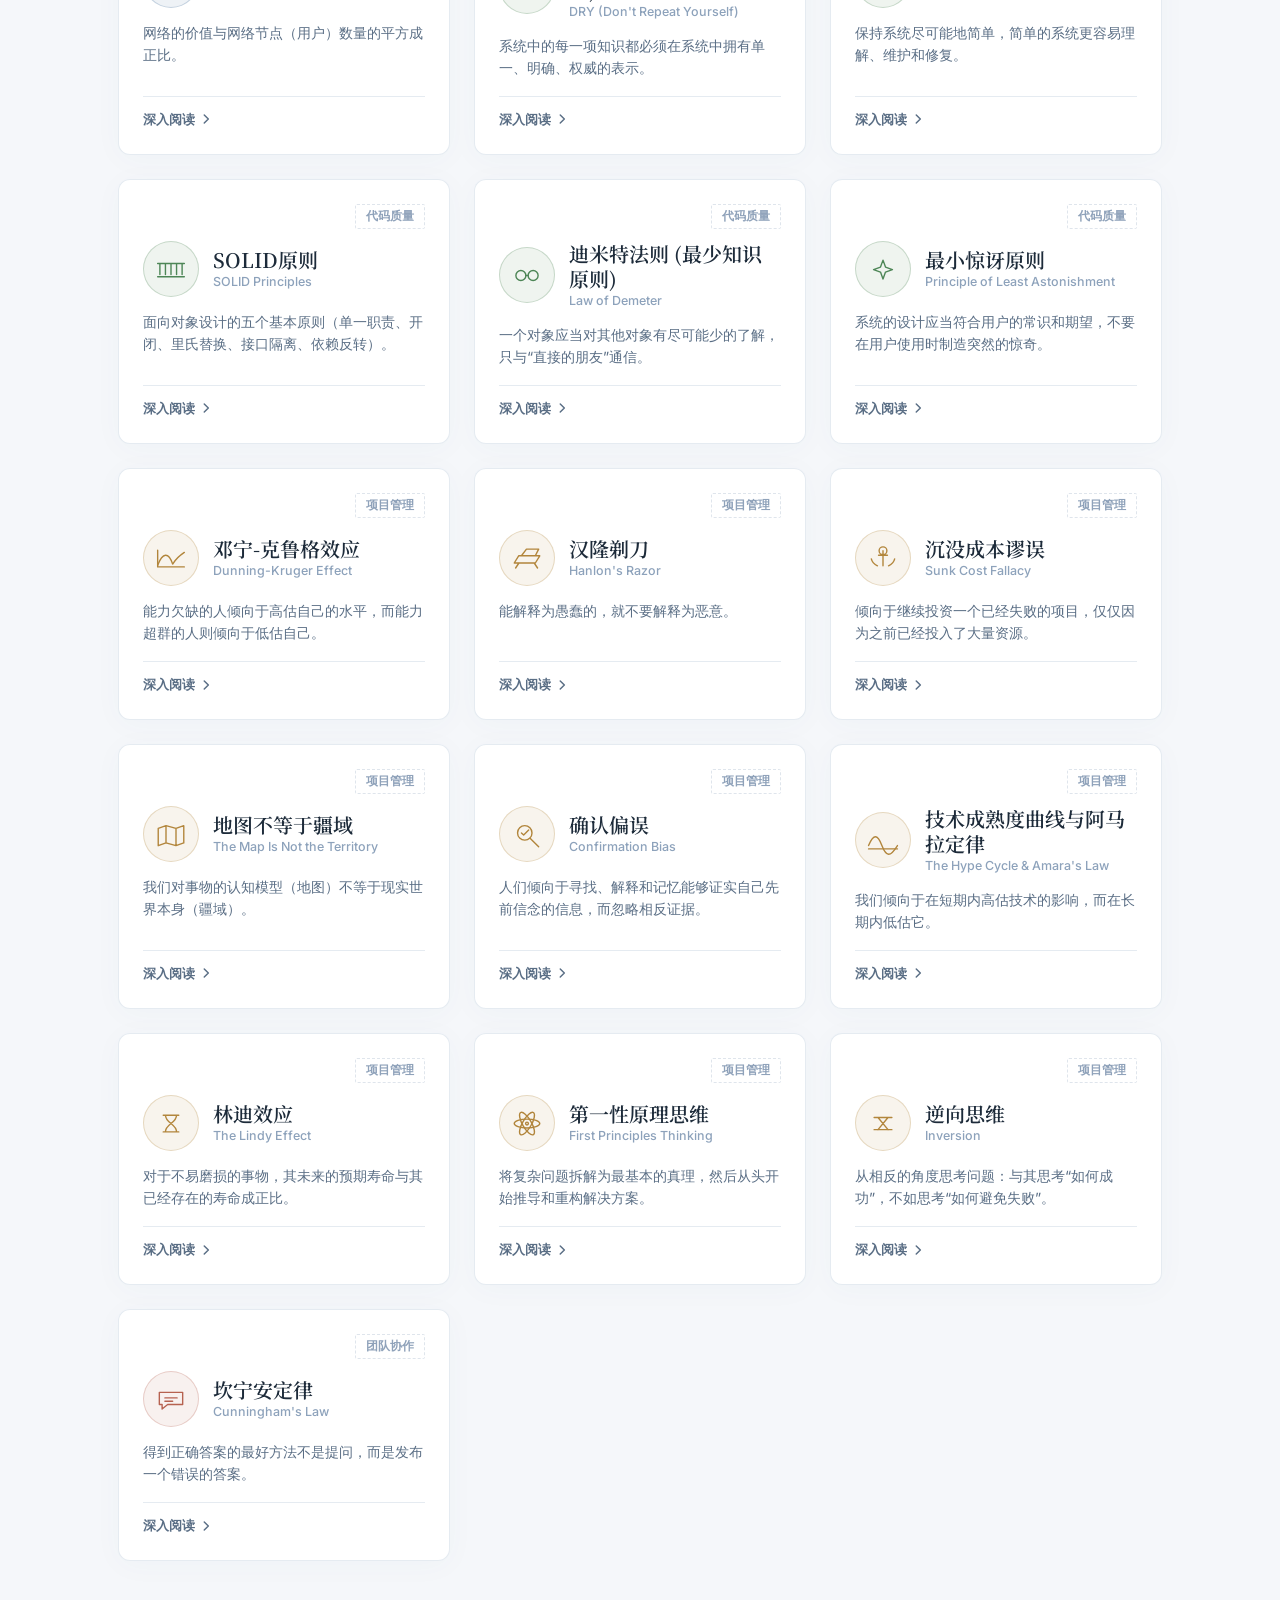
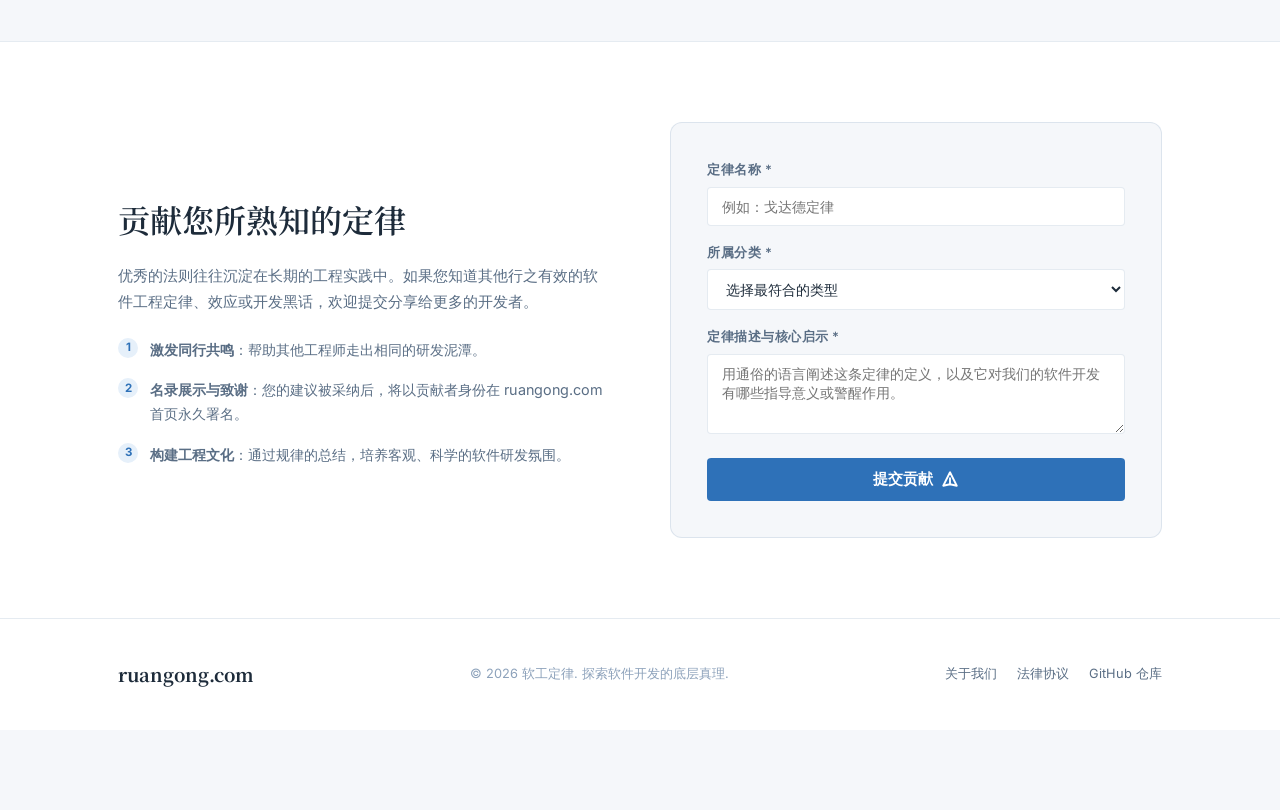
==== commit 0ae470df: "Simplify header navigation" ====
--- a/index.html
+++ b/index.html
@@ -22,7 +22,7 @@
     href="data:image/svg+xml,<svg xmlns=%22http://www.w3.org/2000/svg%22 viewBox=%220 0 100 100%22><text x=%2250%22 y=%2255%22 font-size=%2275%22 font-family=%22serif%22 fill=%22%232e71b8%22 font-weight=%22bold%22 text-anchor=%22middle%22 dominant-baseline=%22middle%22>软</text></svg>">
 
   <!-- 引入统一样式表 -->
-  <link rel="stylesheet" href="styles.css?v=1.3.8">
+  <link rel="stylesheet" href="styles.css?v=1.3.9">
 </head>
 
 <body>
@@ -45,12 +45,7 @@
       </button>
 
       <ul class="nav-links" id="nav-links">
-        <li class="active"><a href="#">首页</a></li>
-        <li><a href="#laws-section">定律列表</a></li>
         <li><a href="#contribute">贡献定律</a></li>
-        <li>
-          <a href="#contribute" class="btn-contribute-nav" id="nav-contribute-btn">贡献 +</a>
-        </li>
       </ul>
     </div>
   </header>
--- a/styles.css
+++ b/styles.css
@@ -222,7 +222,7 @@
   font-family: var(--font-sans);
   font-size: 0.85rem;
   font-weight: 600;
-  color: var(--accent);
+  color: #a9b4c2;
   letter-spacing: 0.5px;
 }
 
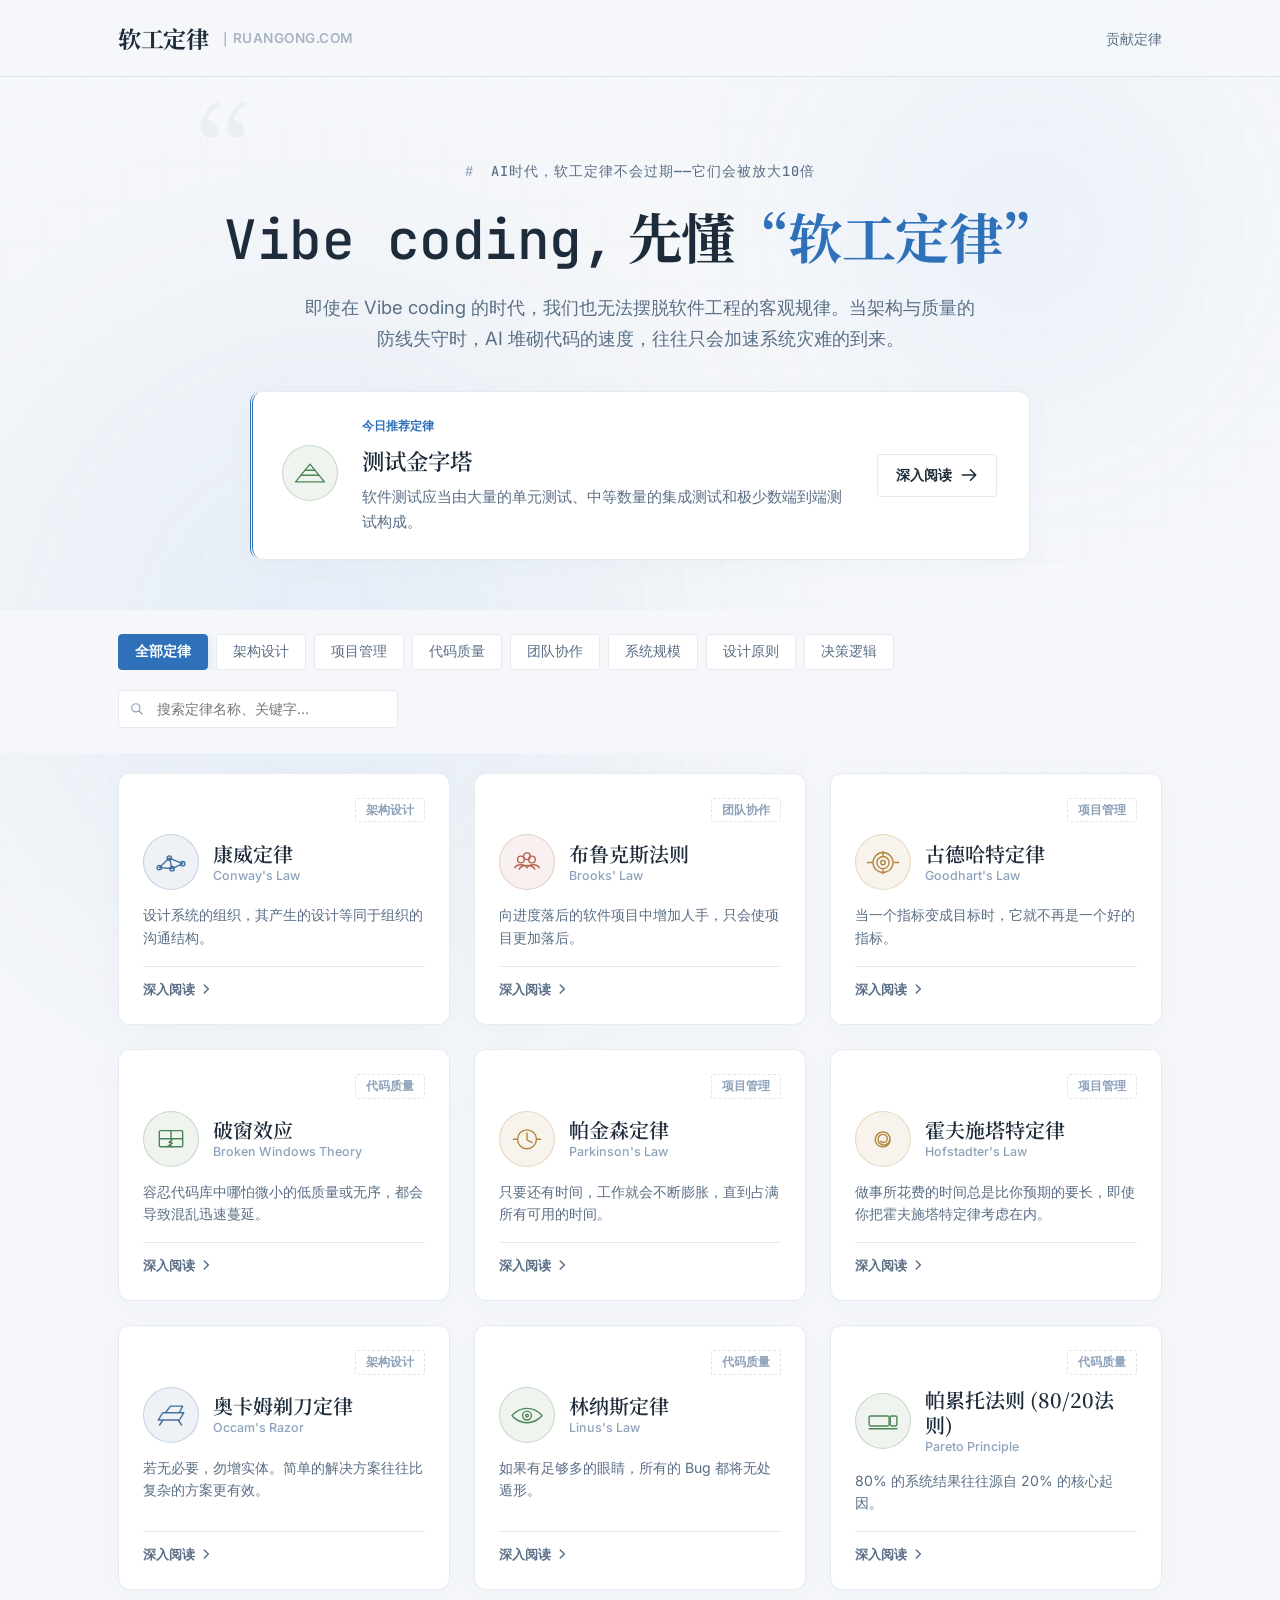
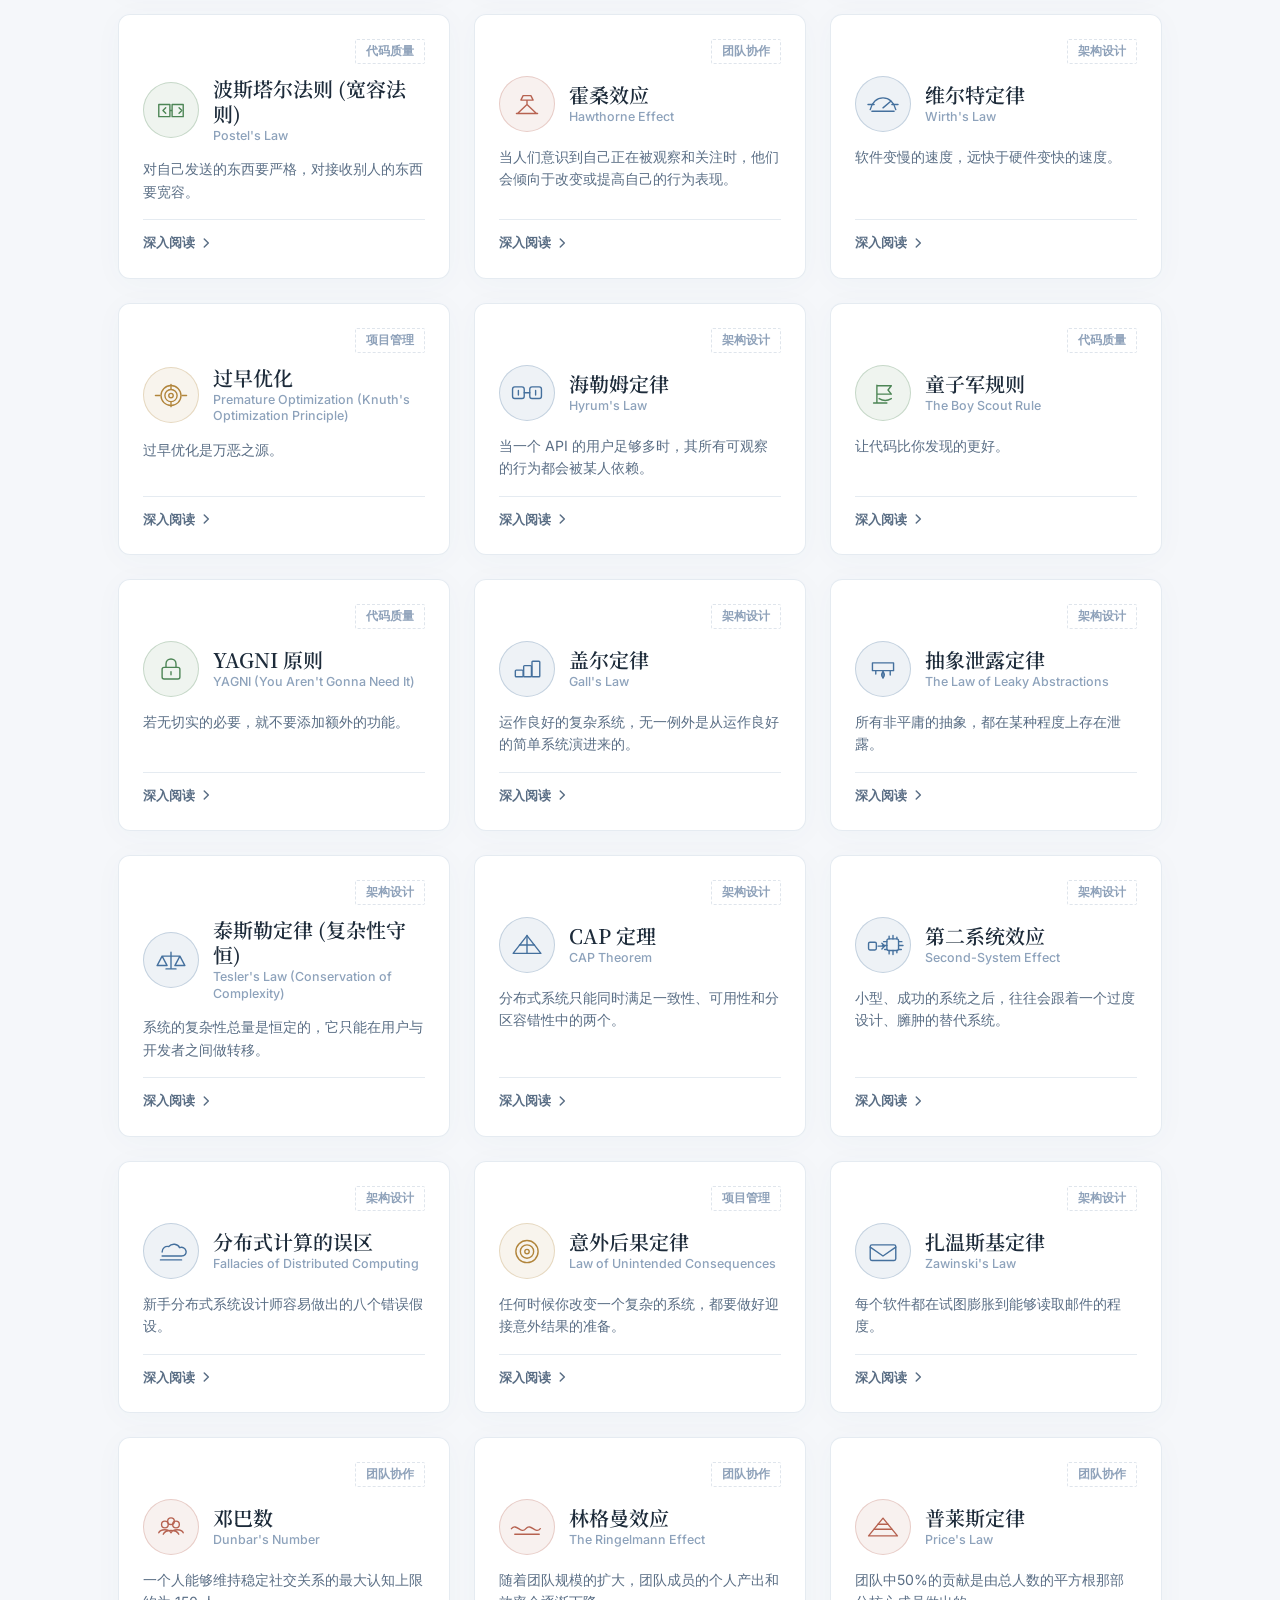
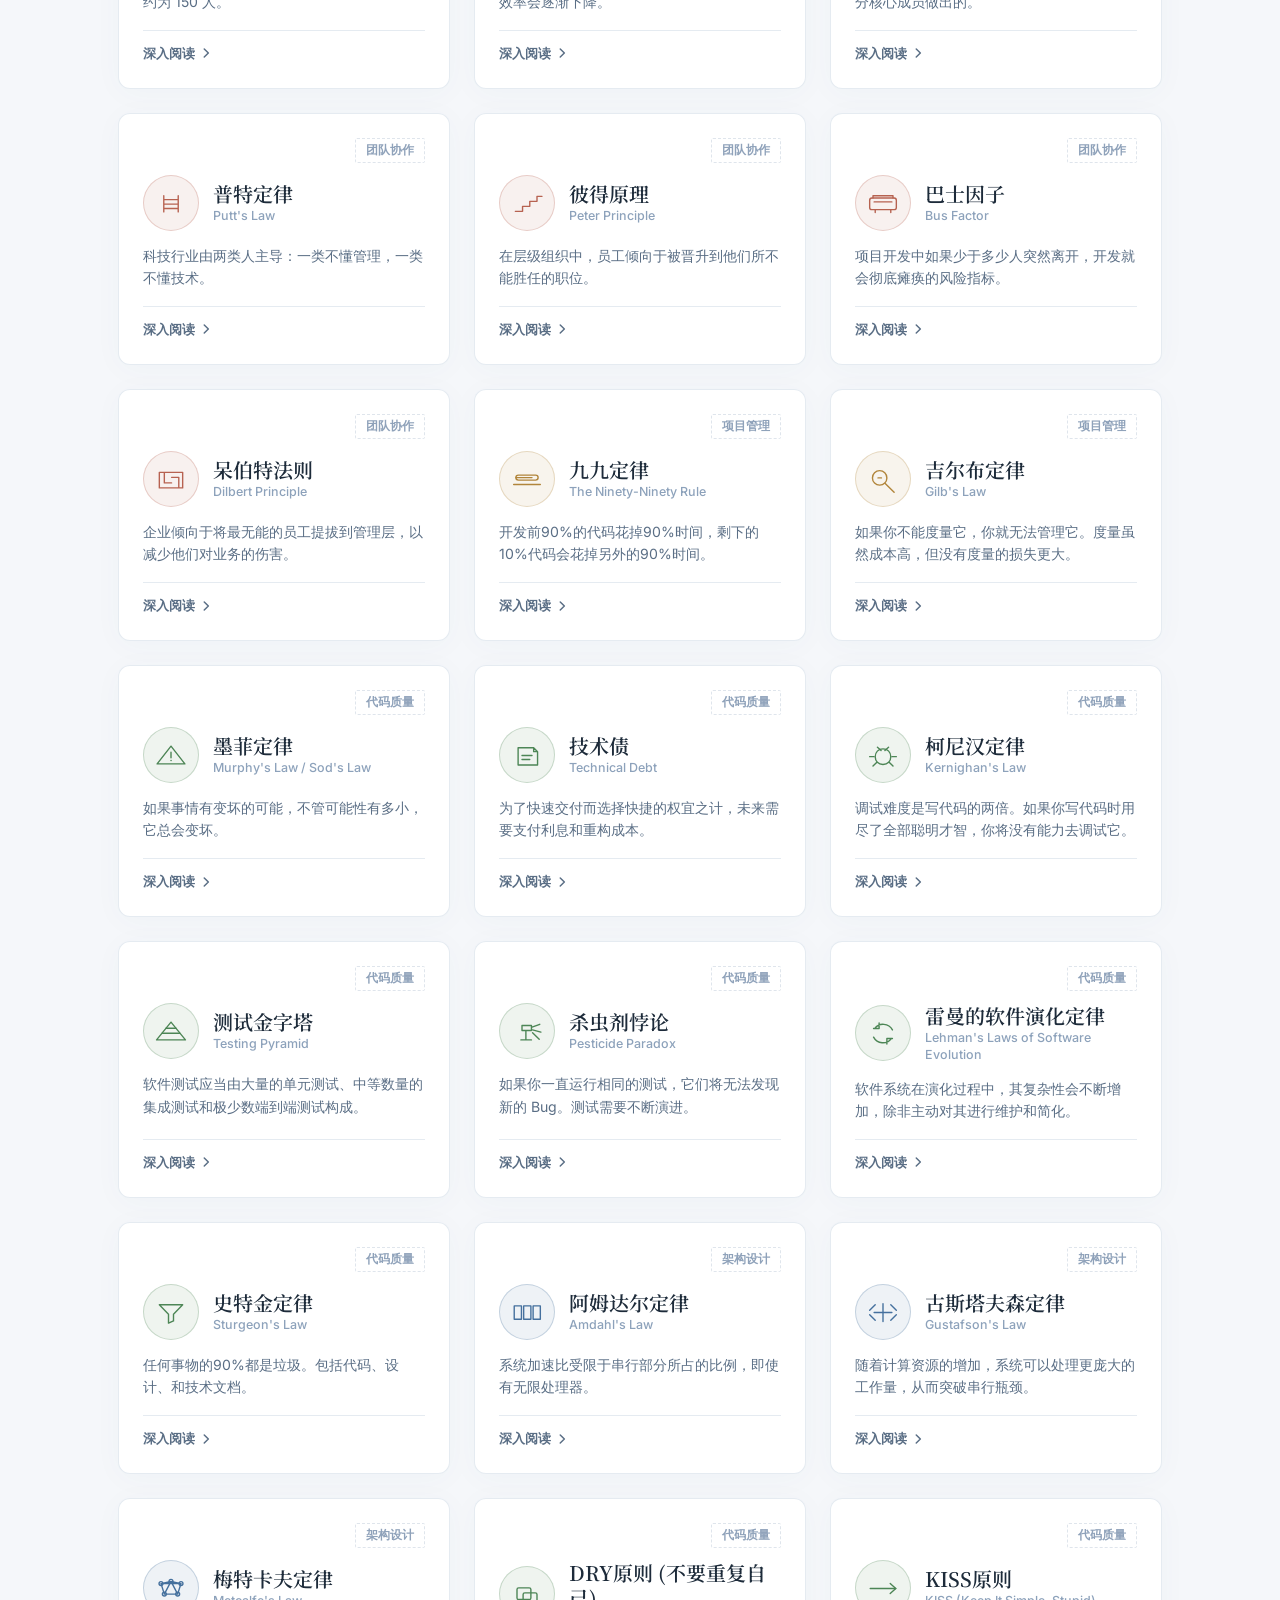
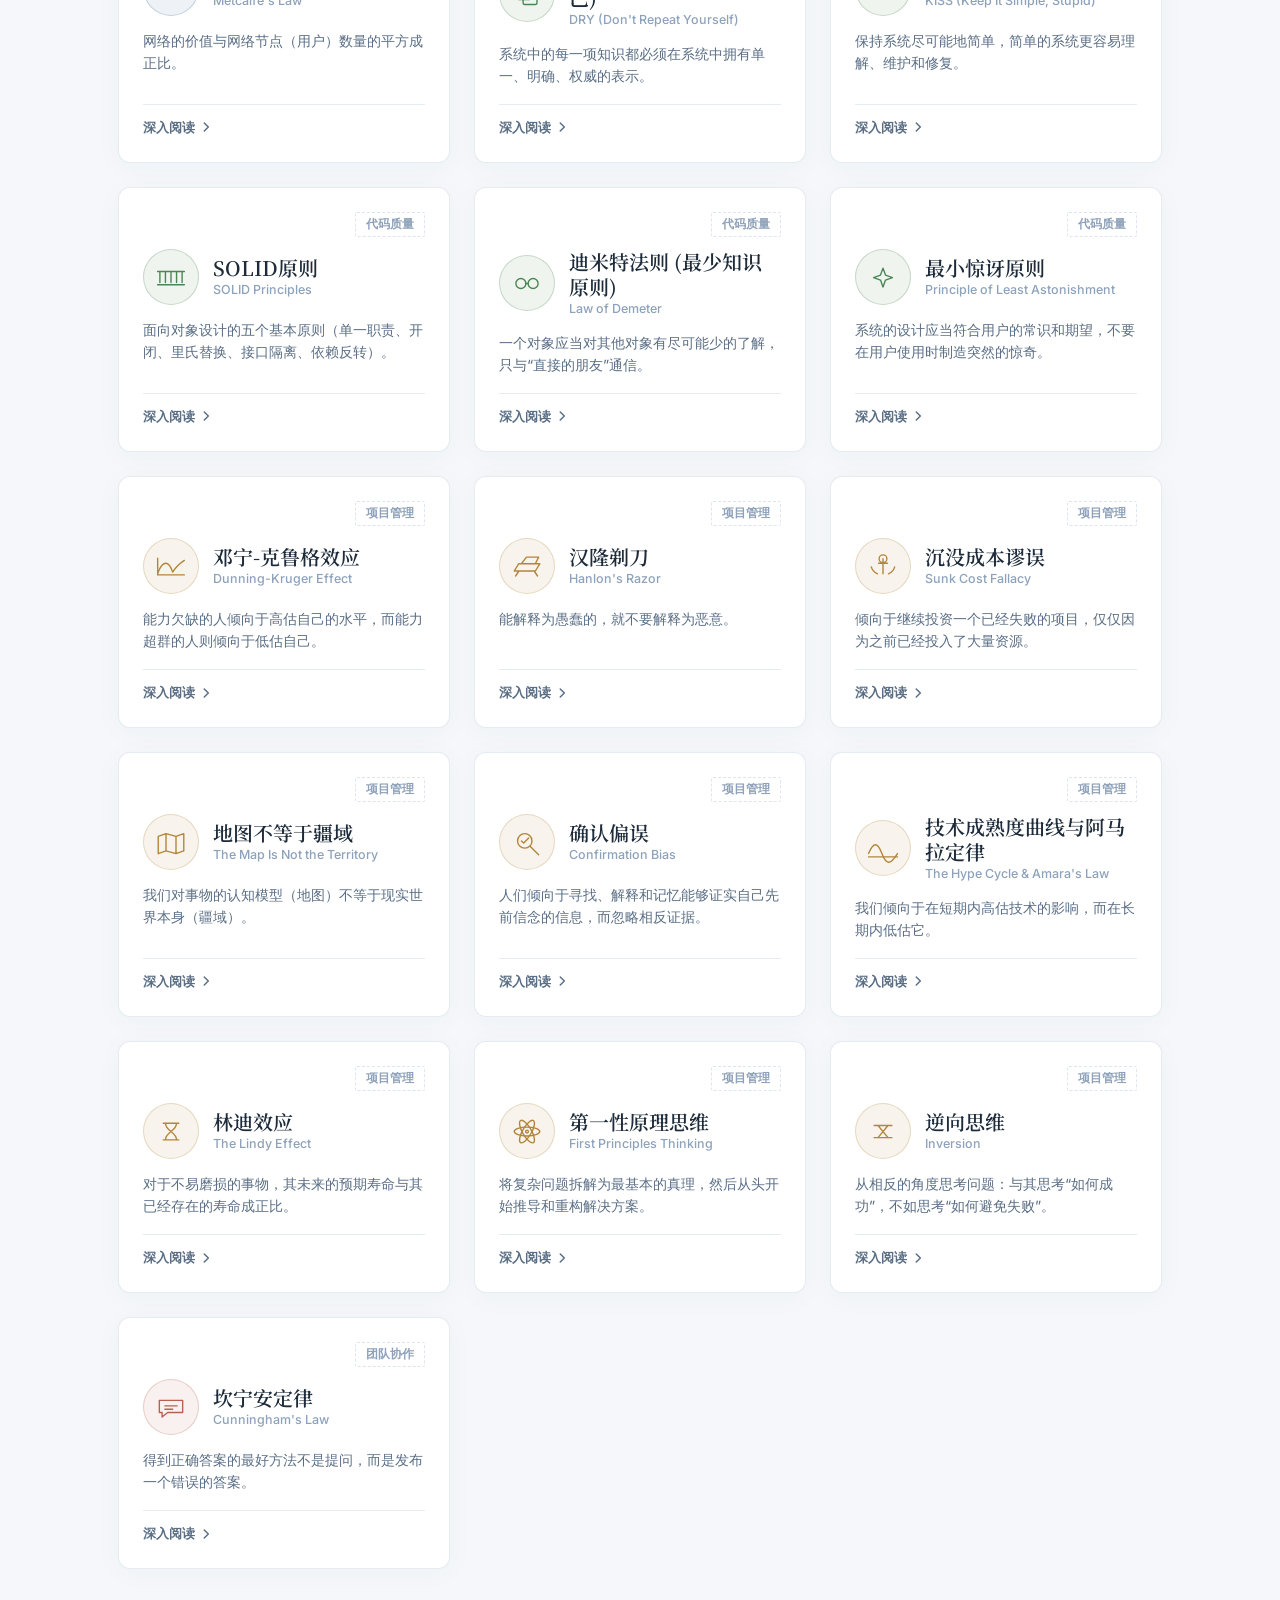
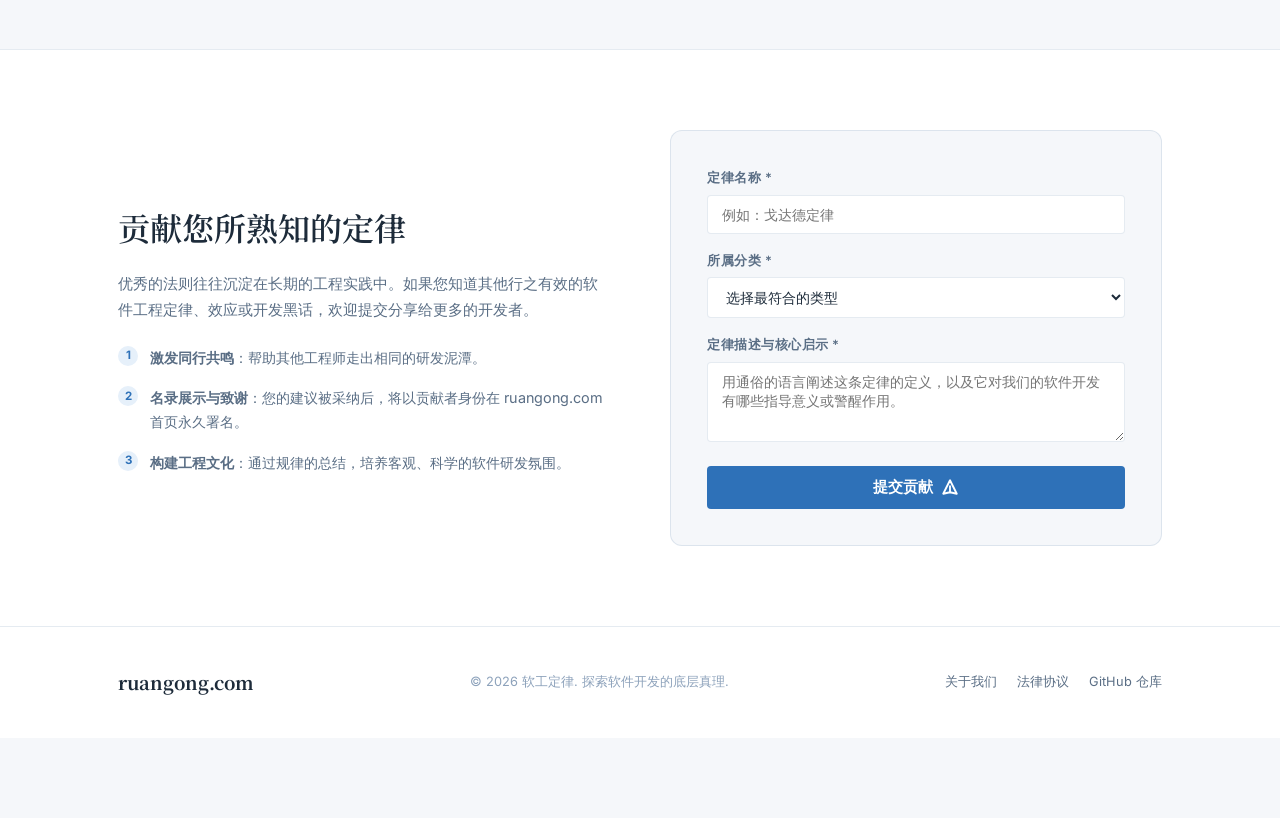
==== commit b1d14965: "feat: 更新首页标语为AI时代，移除返回首页按钮，新增10大软工定律专栏思考页面" ====
--- a/index.html
+++ b/index.html
@@ -53,11 +53,11 @@
   <!-- 2. 英雄头部 (Hero Section) -->
   <section class="hero" id="hero-section">
     <div class="container">
-      <div class="hero-tag">
-        探索软件工程的底层真理
-      </div>
+      <a href="essay.html" class="hero-tag">
+        AI时代，软工定律不会过期——它们会被放大10倍
+      </a>
       <h1>
-        Vibe coding，先懂<span class="gradient-text">“软工定律”</span>
+        <span class="vibe-mono">Vibe coding,</span> 先懂<span class="gradient-text">“软工定律”</span>
       </h1>
       <p class="lead">
         即使在 Vibe coding 的时代，我们也无法摆脱软件工程的客观规律。当架构与质量的防线失守时，AI 堆砌代码的速度，往往只会加速系统灾难的到来。
--- a/styles.css
+++ b/styles.css
@@ -318,11 +318,31 @@
 
 .hero-tag {
   display: inline-block;
+  font-family: var(--font-mono);
   font-size: 0.85rem;
+  color: var(--text-secondary);
+  font-weight: 500;
+  letter-spacing: 1px;
+  margin-bottom: 20px;
+  text-decoration: none;
+  cursor: pointer;
+  transition: var(--transition-fast);
+}
+
+.hero-tag:hover {
   color: var(--accent);
-  font-weight: 600;
-  letter-spacing: 2px;
-  margin-bottom: 16px;
+}
+
+.hero-tag::before {
+  content: "#";
+  color: var(--text-muted);
+  margin-right: 8px;
+  font-weight: 400;
+  transition: var(--transition-fast);
+}
+
+.hero-tag:hover::before {
+  color: var(--accent);
 }
 
 .hero h1 {
@@ -339,6 +359,13 @@
   color: var(--accent);
   font-weight: 700;
 }
+
+.vibe-mono {
+  font-family: var(--font-mono);
+  font-weight: 500;
+}
+
+
 
 .hero p.lead {
   font-size: 1.15rem;
@@ -1150,6 +1177,11 @@
 }
 
 @media (max-width: 768px) {
+  .hero-tag {
+    font-size: 0.78rem;
+    letter-spacing: 0.5px;
+  }
+
   .menu-toggle {
     display: flex;
   }
